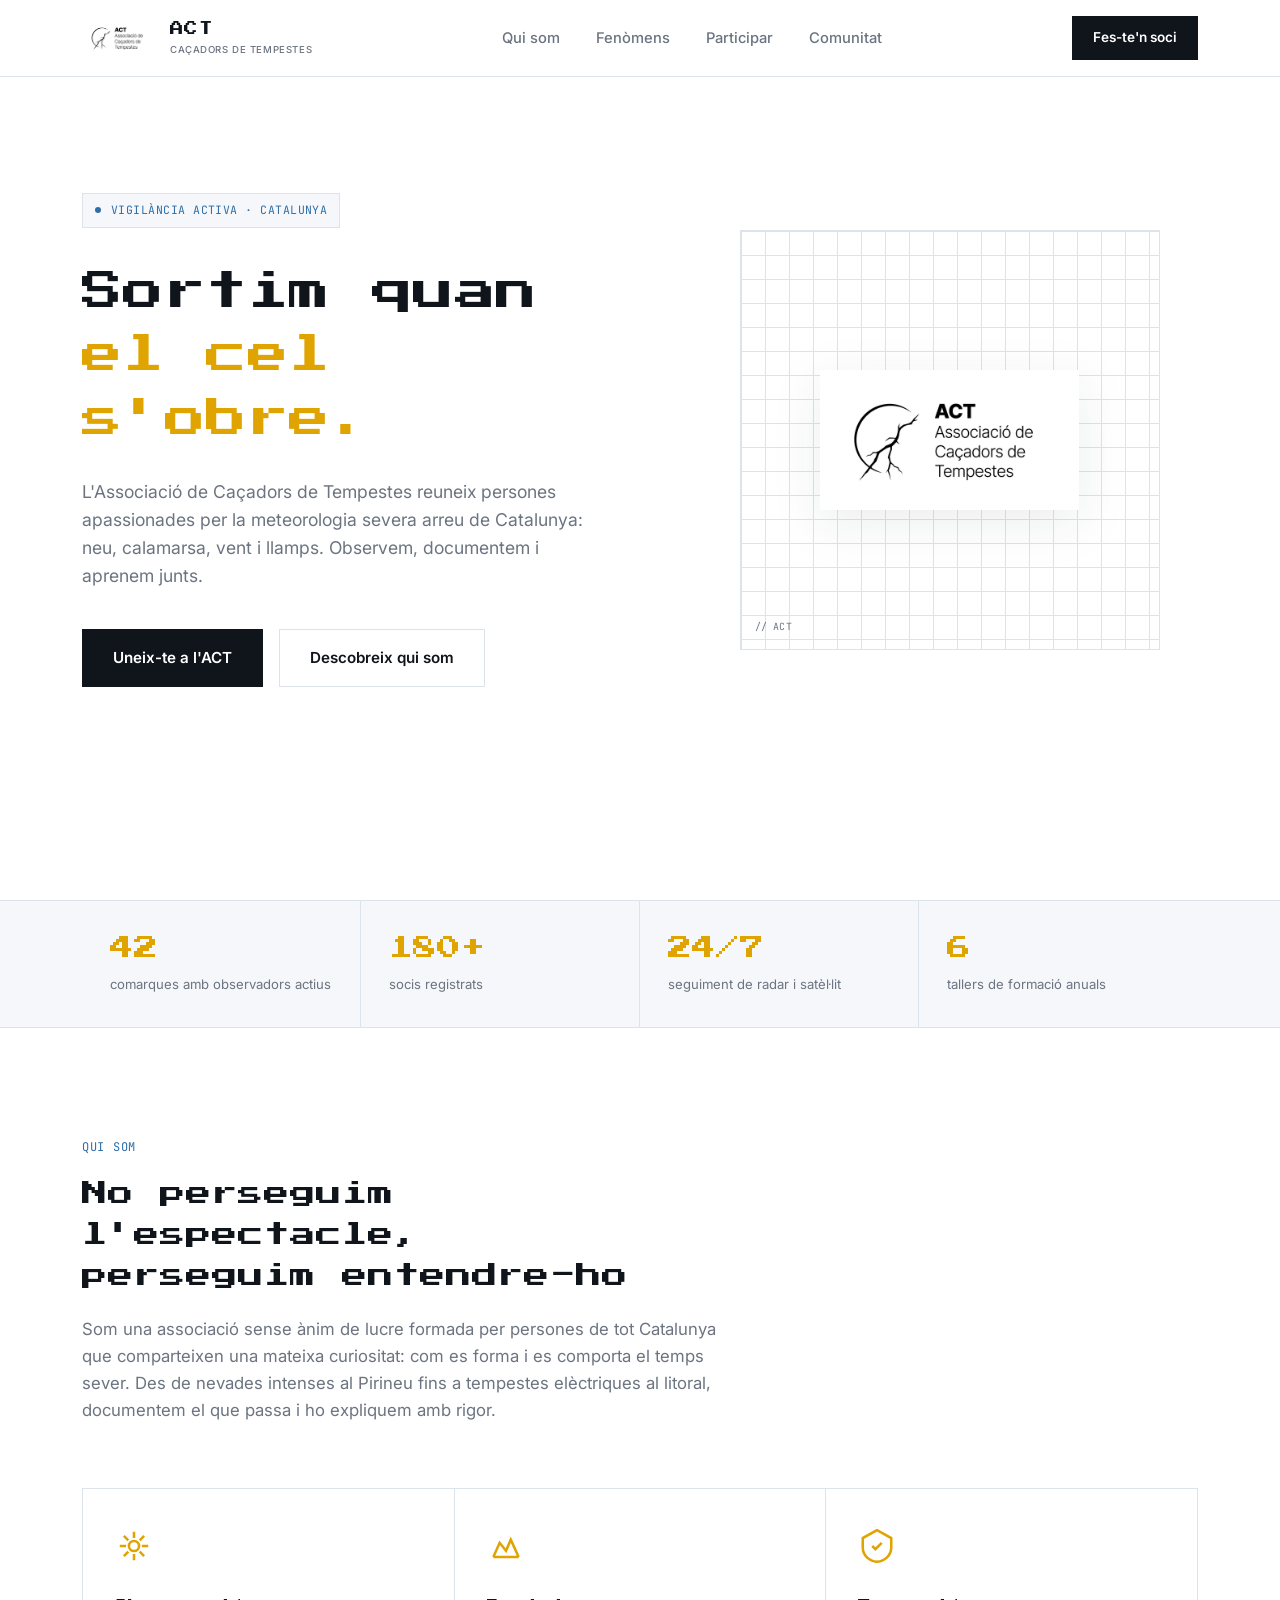
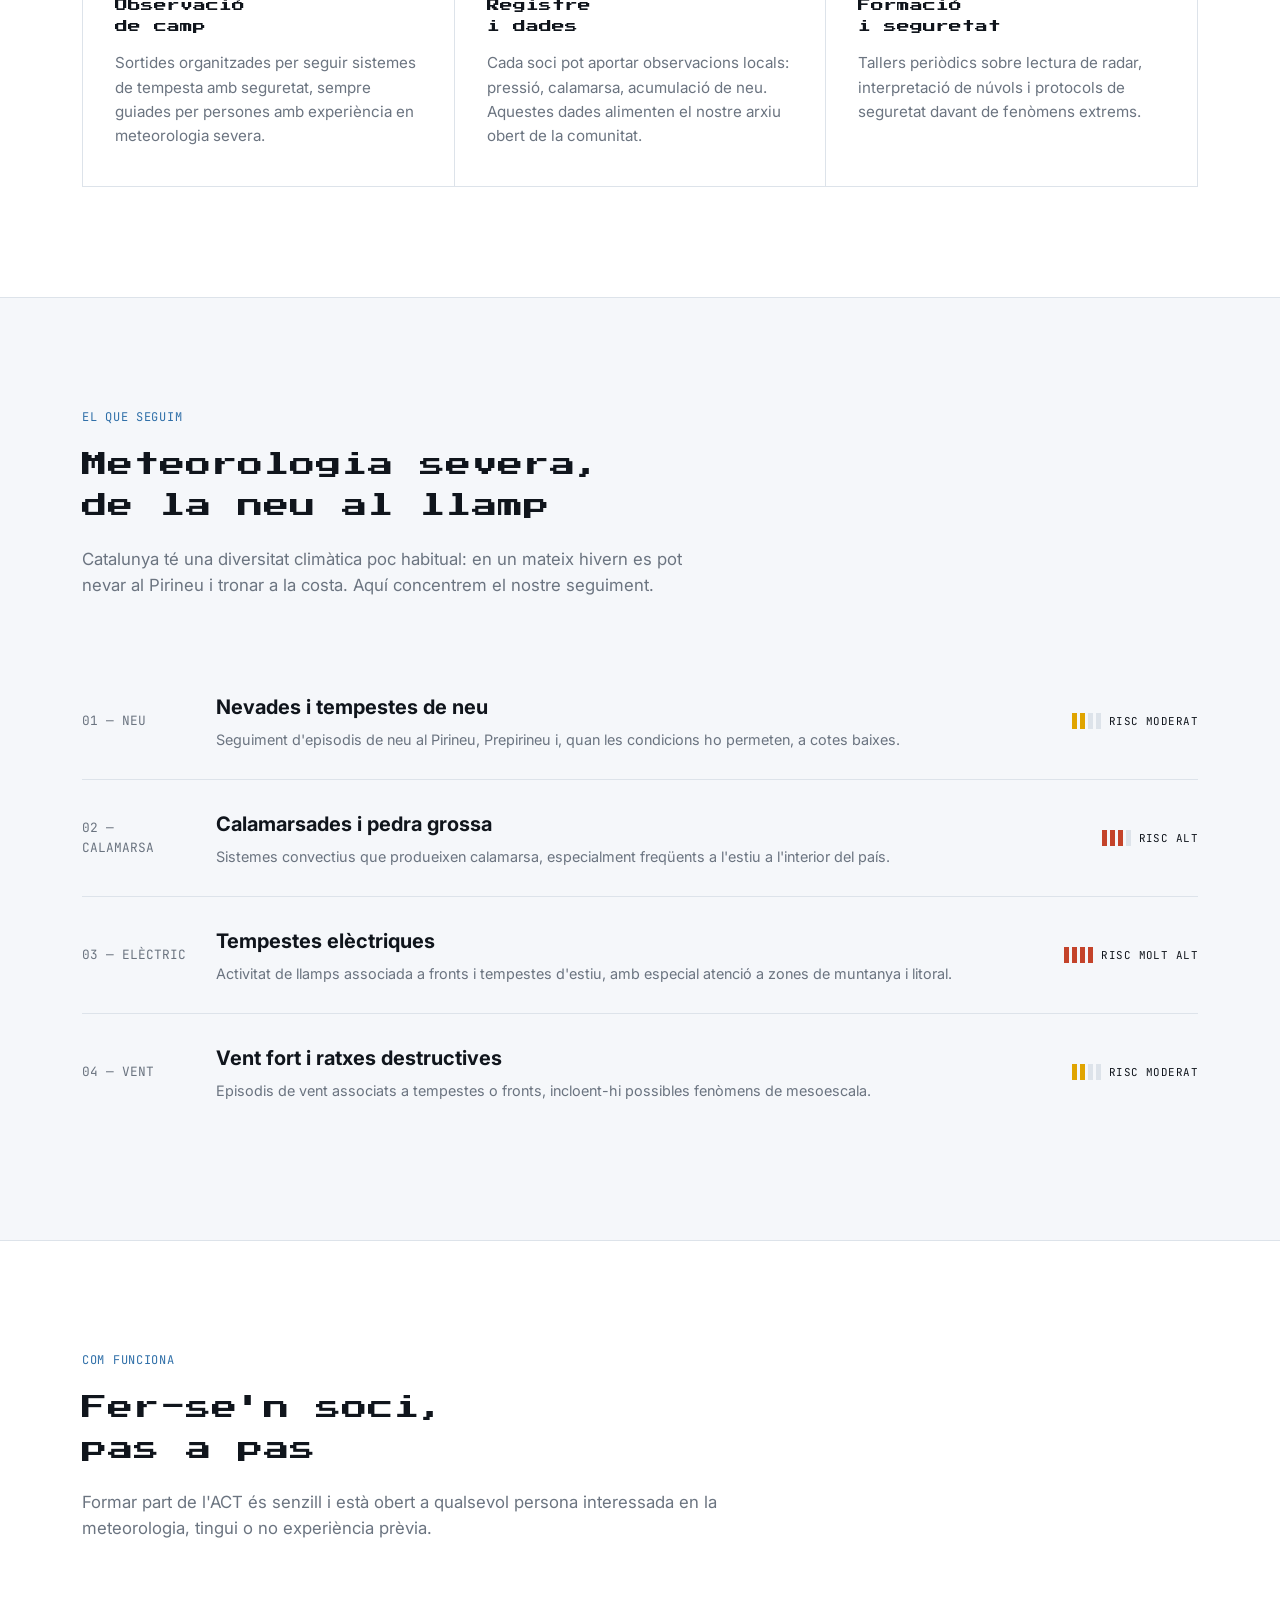
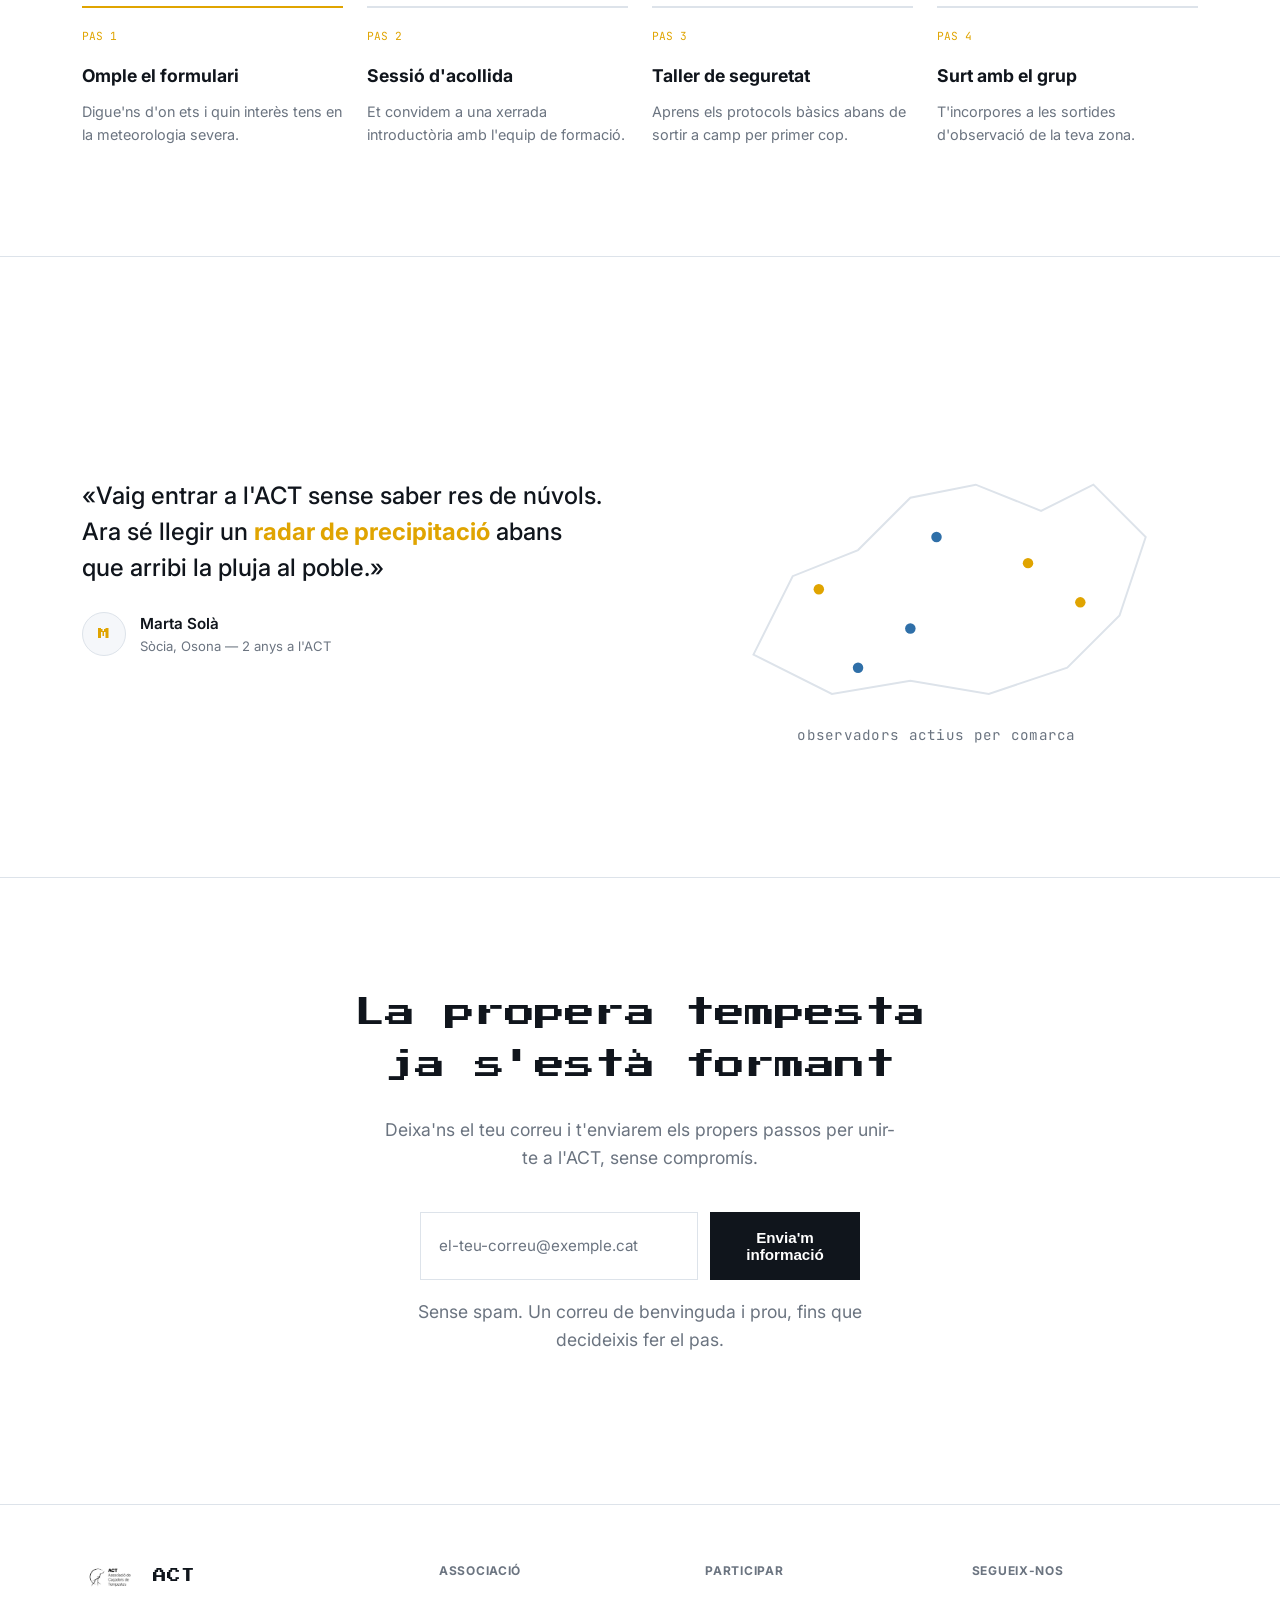
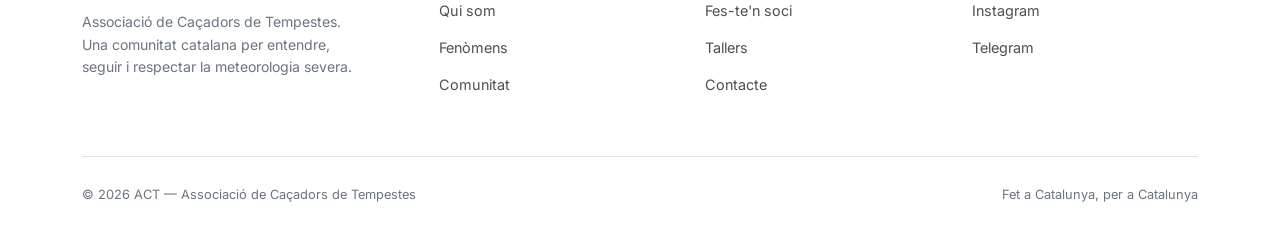
==== ACT/public/index.html @ 50f71f0f "g" ====
<!DOCTYPE html>
<html lang="ca">
<head>
<meta charset="UTF-8">
<meta name="viewport" content="width=device-width, initial-scale=1.0">
<title>ACT — Associació de Caçadors de Tempestes</title>
<link rel="icon" type="image/x-icon" href="fotos/web.ico">
<link rel="preconnect" href="https://fonts.googleapis.com">
<link rel="preconnect" href="https://fonts.gstatic.com" crossorigin>
<link href="https://fonts.googleapis.com/css2?family=Press+Start+2P&family=Inter:wght@400;500;600;700&family=JetBrains+Mono:wght@400;500&display=swap" rel="stylesheet">
<style>

  :root{
    --blanc: #FFFFFF;
    --gebre: #F5F7FA;
    --linia: #DDE3EA;
    --tinta: #10151C;
    --tinta-baixa: #6B7480;
    --llamp: #E0A400;
    --radar: #2F6FA8;
    --alerta: #C4432A;
    --font-pixel: 'Press Start 2P', monospace;
    --font-cos: 'Inter', sans-serif;
    --font-dades: 'JetBrains Mono', monospace;
  }

  *{ margin:0; padding:0; box-sizing:border-box; }

  html{ scroll-behavior:smooth; }

  body{
    background:var(--blanc);
    color:var(--tinta);
    font-family:var(--font-cos);
    line-height:1.6;
    overflow-x:hidden;
  }

  @media (prefers-reduced-motion: reduce){
    *{ animation-duration:0.01ms !important; animation-iteration-count:1 !important; transition-duration:0.01ms !important; scroll-behavior:auto !important; }
  }

  a{ color:inherit; text-decoration:none; }
  img{ max-width:100%; display:block; }

  ::selection{ background:var(--llamp); color:var(--blanc); }

  :focus-visible{
    outline:2px solid var(--llamp);
    outline-offset:3px;
    border-radius:1px;
  }

  .contenidor{
    max-width:1180px;
    margin:0 auto;
    padding:0 32px;
  }

  /* ============ CAPÇALERA ============ */

  header{
    position:fixed;
    top:0; left:0; right:0;
    z-index:100;
    background:rgba(255,255,255,0.9);
    backdrop-filter:blur(8px);
    border-bottom:1px solid var(--linia);
  }

  .barra-nav{
    display:flex;
    align-items:center;
    justify-content:space-between;
    padding:16px 32px;
    max-width:1180px;
    margin:0 auto;
  }

  .marca{
    display:flex;
    align-items:center;
    gap:14px;
  }

  .marca img{
    height:40px;
    width:auto;
  }

  .marca-text{
    font-family:var(--font-pixel);
    font-weight:400;
    font-size:0.85rem;
    letter-spacing:0.02em;
    line-height:1.4;
  }

  .marca-text span{
    display:block;
    font-family:var(--font-cos);
    font-weight:500;
    font-size:0.6rem;
    letter-spacing:0.06em;
    text-transform:uppercase;
    color:var(--tinta-baixa);
    margin-top:4px;
  }

  nav ul{
    display:flex;
    gap:36px;
    list-style:none;
  }

  nav a{
    font-size:0.92rem;
    font-weight:500;
    color:var(--tinta-baixa);
    transition:color 0.2s;
  }

  nav a:hover{ color:var(--tinta); }

  .btn-nav{
    background:var(--tinta);
    color:var(--blanc) !important;
    padding:10px 20px;
    font-weight:600;
    font-size:0.85rem;
    border:1px solid var(--tinta);
    transition:background 0.15s, color 0.15s;
  }

  .btn-nav:hover{ background:var(--blanc); color:var(--tinta) !important; }

  .menu-mobil{
    display:none;
    background:none;
    border:none;
    color:var(--tinta);
    font-size:1.6rem;
    cursor:pointer;
  }

  /* ============ HERO ============ */

  .hero{
    position:relative;
    min-height:100vh;
    display:flex;
    align-items:center;
    padding-top:90px;
  }

  .hero-grid{
    display:grid;
    grid-template-columns:1.05fr 0.95fr;
    gap:70px;
    align-items:center;
    width:100%;
  }

  .etiqueta-viu{
    display:inline-flex;
    align-items:center;
    gap:10px;
    font-family:var(--font-dades);
    font-size:0.72rem;
    letter-spacing:0.04em;
    color:var(--radar);
    border:1px solid var(--linia);
    background:var(--gebre);
    padding:7px 12px;
    margin-bottom:32px;
  }

  .punt-viu{
    width:6px; height:6px;
    background:var(--radar);
    border-radius:50%;
    animation:pols 2s ease-in-out infinite;
  }

  @keyframes pols{
    0%,100%{ opacity:1; box-shadow:0 0 0 0 rgba(47,111,168,0.4); }
    50%{ opacity:0.5; box-shadow:0 0 0 6px rgba(47,111,168,0); }
  }

  .hero h1{
    font-family:var(--font-pixel);
    font-weight:400;
    font-size:clamp(1.5rem, 3.2vw, 2.6rem);
    line-height:1.55;
    letter-spacing:0.01em;
    margin-bottom:28px;
  }

  .hero h1 .accent{
    color:var(--llamp);
  }

  .hero p.intro{
    font-size:1.1rem;
    color:var(--tinta-baixa);
    max-width:520px;
    margin-bottom:38px;
  }

  .hero-cta{
    display:flex;
    gap:16px;
    flex-wrap:wrap;
  }

  .btn-principal{
    background:var(--tinta);
    color:var(--blanc);
    padding:16px 30px;
    font-weight:600;
    font-size:0.95rem;
    border:1px solid var(--tinta);
    transition:transform 0.15s, background 0.15s, color 0.15s;
    display:inline-block;
  }

  .btn-principal:hover{
    background:var(--blanc);
    color:var(--tinta);
    transform:translateY(-2px);
  }

  .btn-secundari{
    border:1px solid var(--linia);
    color:var(--tinta);
    padding:16px 30px;
    font-weight:600;
    font-size:0.95rem;
    transition:border-color 0.15s, background 0.15s;
  }

  .btn-secundari:hover{
    border-color:var(--tinta);
    background:var(--gebre);
  }

  /* --- logo real com a element hero --- */
  .hero-logo{
    position:relative;
    display:flex;
    align-items:center;
    justify-content:center;
    aspect-ratio:1/1;
    max-width:420px;
    margin:0 auto;
    border:1px solid var(--linia);
    background:
      linear-gradient(var(--linia) 1px, transparent 1px),
      linear-gradient(90deg, var(--linia) 1px, transparent 1px);
    background-size:24px 24px;
  }

  .hero-logo img{
    width:62%;
    height:auto;
    filter:drop-shadow(0 12px 24px rgba(16,21,28,0.08));
  }

  .hero-logo .etiqueta-cantonada{
    position:absolute;
    bottom:14px;
    left:14px;
    font-family:var(--font-dades);
    font-size:0.62rem;
    color:var(--tinta-baixa);
    letter-spacing:0.02em;
  }

  /* ============ FRANJA DE DADES ============ */

  .franja-dades{
    border-top:1px solid var(--linia);
    border-bottom:1px solid var(--linia);
    background:var(--gebre);
  }

  .fila-dades{
    display:grid;
    grid-template-columns:repeat(4,1fr);
  }

  .dada{
    padding:32px 28px;
    border-right:1px solid var(--linia);
  }

  .dada:last-child{ border-right:none; }

  .dada .num{
    font-family:var(--font-pixel);
    font-weight:400;
    font-size:1.5rem;
    color:var(--llamp);
    line-height:1.3;
  }

  .dada .etq{
    font-size:0.82rem;
    color:var(--tinta-baixa);
    margin-top:10px;
  }

  /* ============ SECCIONS ============ */

  section{
    padding:110px 0;
  }

  .cap-seccio{
    max-width:640px;
    margin-bottom:64px;
  }

  .cap-seccio .eyebrow{
    font-family:var(--font-dades);
    font-size:0.75rem;
    color:var(--radar);
    letter-spacing:0.06em;
    text-transform:uppercase;
    margin-bottom:16px;
    display:block;
  }

  .cap-seccio h2{
    font-family:var(--font-pixel);
    font-weight:400;
    font-size:clamp(1.15rem, 2vw, 1.6rem);
    line-height:1.6;
    margin-bottom:20px;
  }

  .cap-seccio p{
    color:var(--tinta-baixa);
    font-size:1.05rem;
  }

  /* --- Missió --- */

  .graella-missio{
    display:grid;
    grid-template-columns:repeat(3,1fr);
    gap:1px;
    background:var(--linia);
    border:1px solid var(--linia);
  }

  .targeta-missio{
    background:var(--blanc);
    padding:38px 32px;
    transition:background 0.2s;
  }

  .targeta-missio:hover{
    background:var(--gebre);
  }

  .targeta-missio .icona{
    width:38px; height:38px;
    margin-bottom:24px;
    color:var(--llamp);
  }

  .targeta-missio h3{
    font-family:var(--font-pixel);
    font-weight:400;
    font-size:0.8rem;
    line-height:1.6;
    margin-bottom:14px;
  }

  .targeta-missio p{
    color:var(--tinta-baixa);
    font-size:0.95rem;
  }

  /* --- Fenòmens que seguim --- */

  .fenomens{
    background:var(--gebre);
    border-top:1px solid var(--linia);
    border-bottom:1px solid var(--linia);
  }

  .llista-fenomens{
    display:flex;
    flex-direction:column;
  }

  .fenomen{
    display:grid;
    grid-template-columns:110px 1fr 200px;
    align-items:center;
    gap:24px;
    padding:28px 0;
    border-bottom:1px solid var(--linia);
    transition:padding-left 0.25s;
  }

  .fenomen:hover{
    padding-left:12px;
  }

  .fenomen:last-child{ border-bottom:none; }

  .fenomen .codi{
    font-family:var(--font-dades);
    color:var(--tinta-baixa);
    font-size:0.8rem;
  }

  .fenomen h4{
    font-family:var(--font-cos);
    font-weight:700;
    font-size:1.25rem;
    margin-bottom:5px;
  }

  .fenomen p{
    color:var(--tinta-baixa);
    font-size:0.9rem;
  }

  .fenomen .risc{
    justify-self:end;
    display:flex;
    align-items:center;
    gap:8px;
    font-family:var(--font-dades);
    font-size:0.68rem;
    letter-spacing:0.04em;
    text-transform:uppercase;
  }

  .barra-risc{
    display:flex;
    gap:3px;
  }

  .barra-risc span{
    width:5px;
    height:16px;
    background:var(--linia);
  }

  .barra-risc span.actiu{ background:var(--alerta); }
  .barra-risc span.actiu.mitjana{ background:var(--llamp); }

  /* --- Com participar --- */

  .participar .graella-passos{
    display:grid;
    grid-template-columns:repeat(4,1fr);
    gap:24px;
  }

  .pas{
    position:relative;
    padding-top:22px;
  }

  .pas::before{
    content:'';
    position:absolute;
    top:0; left:0;
    width:100%;
    height:2px;
    background:var(--linia);
  }

  .pas.actual::before{
    background:var(--llamp);
  }

  .pas .marca-pas{
    font-family:var(--font-dades);
    font-size:0.7rem;
    color:var(--llamp);
    margin-bottom:16px;
    display:block;
  }

  .pas h4{
    font-family:var(--font-cos);
    font-weight:700;
    font-size:1.1rem;
    margin-bottom:10px;
  }

  .pas p{
    color:var(--tinta-baixa);
    font-size:0.9rem;
  }

  /* --- Comunitat / testimoni --- */

  .comunitat{
    background:var(--blanc);
    border-top:1px solid var(--linia);
    border-bottom:1px solid var(--linia);
  }

  .bloc-comunitat{
    display:grid;
    grid-template-columns:1fr 1fr;
    gap:70px;
    align-items:center;
  }

  .cita{
    font-size:1.5rem;
    line-height:1.5;
    margin-bottom:26px;
    font-weight:500;
  }

  .cita span{ color:var(--llamp); font-weight:700; }

  .autor-cita{
    display:flex;
    align-items:center;
    gap:14px;
  }

  .avatar-inicial{
    width:44px; height:44px;
    border-radius:50%;
    background:var(--gebre);
    border:1px solid var(--linia);
    display:flex;
    align-items:center;
    justify-content:center;
    font-family:var(--font-pixel);
    font-size:0.75rem;
    color:var(--llamp);
  }

  .autor-cita .nom{ font-weight:600; font-size:0.95rem; }
  .autor-cita .rol{ font-size:0.82rem; color:var(--tinta-baixa); }

  .mapa-comarques svg{ width:100%; height:auto; }

  .punt-comarca{
    animation:pols 2.4s ease-in-out infinite;
  }

  .etiqueta-dada{
    font-family:var(--font-dades);
    font-size:0.68rem;
    fill:var(--tinta-baixa);
    letter-spacing:0.02em;
  }

  /* --- Unir-se / CTA final --- */

  .cta-final{
    text-align:center;
  }

  .cta-final .contenidor{
    max-width:720px;
  }

  .cta-final h2{
    font-family:var(--font-pixel);
    font-weight:400;
    font-size:clamp(1.2rem, 2.4vw, 1.9rem);
    line-height:1.7;
    margin-bottom:24px;
  }

  .cta-final p{
    color:var(--tinta-baixa);
    font-size:1.1rem;
    margin-bottom:40px;
    max-width:520px;
    margin-left:auto;
    margin-right:auto;
  }

  .form-unir{
    display:flex;
    gap:12px;
    max-width:440px;
    margin:0 auto;
  }

  .form-unir input{
    flex:1;
    background:var(--blanc);
    border:1px solid var(--linia);
    color:var(--tinta);
    padding:16px 18px;
    font-family:var(--font-cos);
    font-size:0.95rem;
  }

  .form-unir input::placeholder{ color:var(--tinta-baixa); }

  .form-unir input:focus{
    outline:none;
    border-color:var(--radar);
  }

  .nota-form{
    font-size:0.8rem;
    color:var(--tinta-baixa);
    margin-top:18px;
  }

  /* ============ PEU ============ */

  footer{
    border-top:1px solid var(--linia);
    padding:56px 0 32px;
  }

  .graella-peu{
    display:grid;
    grid-template-columns:1.4fr 1fr 1fr 1fr;
    gap:40px;
    margin-bottom:48px;
  }

  .peu-marca{
    display:flex;
    align-items:center;
    gap:12px;
    margin-bottom:18px;
  }

  .peu-marca img{ height:32px; }

  .peu-marca span{
    font-family:var(--font-pixel);
    font-weight:400;
    font-size:0.85rem;
  }

  .graella-peu p{
    color:var(--tinta-baixa);
    font-size:0.88rem;
    max-width:280px;
  }

  .col-peu h5{
    font-size:0.75rem;
    letter-spacing:0.06em;
    text-transform:uppercase;
    color:var(--tinta-baixa);
    margin-bottom:18px;
  }

  .col-peu ul{ list-style:none; }

  .col-peu li{ margin-bottom:11px; }

  .col-peu a{
    color:var(--tinta);
    font-size:0.9rem;
    opacity:0.75;
    transition:opacity 0.2s, color 0.2s;
  }

  .col-peu a:hover{ opacity:1; color:var(--llamp); }

  .peu-baix{
    display:flex;
    justify-content:space-between;
    align-items:center;
    padding-top:28px;
    border-top:1px solid var(--linia);
    font-size:0.8rem;
    color:var(--tinta-baixa);
  }

  /* ============ RESPONSIU ============ */

  @media (max-width:900px){
    .hero-grid{ grid-template-columns:1fr; gap:44px; }
    .hero-logo{ max-width:320px; order:-1; }
    .fila-dades{ grid-template-columns:repeat(2,1fr); }
    .dada:nth-child(2){ border-right:none; }
    .dada{ border-bottom:1px solid var(--linia); }
    .graella-missio{ grid-template-columns:1fr; }
    .fenomen{ grid-template-columns:1fr; gap:8px; text-align:left; }
    .fenomen .risc{ justify-self:start; }
    .participar .graella-passos{ grid-template-columns:1fr 1fr; row-gap:36px; }
    .bloc-comunitat{ grid-template-columns:1fr; gap:44px; }
    .graella-peu{ grid-template-columns:1fr 1fr; }
    nav ul{ display:none; }
    .menu-mobil{ display:block; }
  }

  @media (max-width:560px){
    .contenidor{ padding:0 20px; }
    .participar .graella-passos{ grid-template-columns:1fr; }
    .form-unir{ flex-direction:column; }
    .graella-peu{ grid-template-columns:1fr; }
    .peu-baix{ flex-direction:column; gap:10px; text-align:center; }
  }

</style>
</head>
<body>

<header>
  <div class="barra-nav">
    <div class="marca">
      <img src="fotos/indexlogo.png" alt="Logo ACT">
      <div class="marca-text">ACT<span>Caçadors de Tempestes</span></div>
    </div>
    <nav>
      <ul>
        <li><a href="#missio">Qui som</a></li>
        <li><a href="#fenomens">Fenòmens</a></li>
        <li><a href="#participar">Participar</a></li>
        <li><a href="#comunitat">Comunitat</a></li>
      </ul>
    </nav>
    <a href="#unir" class="btn-nav">Fes-te'n soci</a>
    <button class="menu-mobil" aria-label="Obrir menú">☰</button>
  </div>
</header>

<section class="hero">
  <div class="contenidor hero-grid">
    <div>
      <div class="etiqueta-viu">
        <span class="punt-viu"></span>
        VIGILÀNCIA ACTIVA · CATALUNYA
      </div>
      <h1>Sortim quan<br><span class="accent">el cel s'obre.</span></h1>
      <p class="intro">L'Associació de Caçadors de Tempestes reuneix persones apassionades per la meteorologia severa arreu de Catalunya: neu, calamarsa, vent i llamps. Observem, documentem i aprenem junts.</p>
      <div class="hero-cta">
        <a href="#unir" class="btn-principal">Uneix-te a l'ACT</a>
        <a href="#missio" class="btn-secundari">Descobreix qui som</a>
      </div>
    </div>

    <div class="hero-logo">
      <img src="fotos/indexlogo.png" alt="Logo de l'Associació de Caçadors de Tempestes">
      <span class="etiqueta-cantonada">// ACT</span>
    </div>
  </div>
</section>

<div class="franja-dades">
  <div class="contenidor">
    <div class="fila-dades">
      <div class="dada">
        <div class="num">42</div>
        <div class="etq">comarques amb observadors actius</div>
      </div>
      <div class="dada">
        <div class="num">180+</div>
        <div class="etq">socis registrats</div>
      </div>
      <div class="dada">
        <div class="num">24/7</div>
        <div class="etq">seguiment de radar i satèl·lit</div>
      </div>
      <div class="dada">
        <div class="num">6</div>
        <div class="etq">tallers de formació anuals</div>
      </div>
    </div>
  </div>
</div>

<section class="missio" id="missio">
  <div class="contenidor">
    <div class="cap-seccio">
      <span class="eyebrow">Qui som</span>
      <h2>No perseguim l'espectacle,<br>perseguim entendre-ho</h2>
      <p>Som una associació sense ànim de lucre formada per persones de tot Catalunya que comparteixen una mateixa curiositat: com es forma i es comporta el temps sever. Des de nevades intenses al Pirineu fins a tempestes elèctriques al litoral, documentem el que passa i ho expliquem amb rigor.</p>
    </div>

    <div class="graella-missio">
      <div class="targeta-missio">
        <svg class="icona" viewBox="0 0 24 24" fill="none" stroke="currentColor" stroke-width="1.6"><path d="M12 3v4M5.6 5.6l2.8 2.8M3 12h4M5.6 18.4l2.8-2.8M12 21v-4M18.4 18.4l-2.8-2.8M21 12h-4M18.4 5.6l-2.8 2.8"/><circle cx="12" cy="12" r="3.2"/></svg>
        <h3>Observació<br>de camp</h3>
        <p>Sortides organitzades per seguir sistemes de tempesta amb seguretat, sempre guiades per persones amb experiència en meteorologia severa.</p>
      </div>
      <div class="targeta-missio">
        <svg class="icona" viewBox="0 0 24 24" fill="none" stroke="currentColor" stroke-width="1.6"><path d="M4 19h16M4 19l4-9 4 5 3-7 5 11"/></svg>
        <h3>Registre<br>i dades</h3>
        <p>Cada soci pot aportar observacions locals: pressió, calamarsa, acumulació de neu. Aquestes dades alimenten el nostre arxiu obert de la comunitat.</p>
      </div>
      <div class="targeta-missio">
        <svg class="icona" viewBox="0 0 24 24" fill="none" stroke="currentColor" stroke-width="1.6"><path d="M12 2 3 7v6c0 5 4 8.5 9 9 5-.5 9-4 9-9V7l-9-5Z"/><path d="M9 12l2 2 4-4"/></svg>
        <h3>Formació<br>i seguretat</h3>
        <p>Tallers periòdics sobre lectura de radar, interpretació de núvols i protocols de seguretat davant de fenòmens extrems.</p>
      </div>
    </div>
  </div>
</section>

<section class="fenomens" id="fenomens">
  <div class="contenidor">
    <div class="cap-seccio">
      <span class="eyebrow">El que seguim</span>
      <h2>Meteorologia severa,<br>de la neu al llamp</h2>
      <p>Catalunya té una diversitat climàtica poc habitual: en un mateix hivern es pot nevar al Pirineu i tronar a la costa. Aquí concentrem el nostre seguiment.</p>
    </div>

    <div class="llista-fenomens">
      <div class="fenomen">
        <span class="codi">01 — NEU</span>
        <div>
          <h4>Nevades i tempestes de neu</h4>
          <p>Seguiment d'episodis de neu al Pirineu, Prepirineu i, quan les condicions ho permeten, a cotes baixes.</p>
        </div>
        <div class="risc">
          <div class="barra-risc"><span class="actiu mitjana"></span><span class="actiu mitjana"></span><span></span><span></span></div>
          risc moderat
        </div>
      </div>
      <div class="fenomen">
        <span class="codi">02 — CALAMARSA</span>
        <div>
          <h4>Calamarsades i pedra grossa</h4>
          <p>Sistemes convectius que produeixen calamarsa, especialment freqüents a l'estiu a l'interior del país.</p>
        </div>
        <div class="risc">
          <div class="barra-risc"><span class="actiu"></span><span class="actiu"></span><span class="actiu"></span><span></span></div>
          risc alt
        </div>
      </div>
      <div class="fenomen">
        <span class="codi">03 — ELÈCTRIC</span>
        <div>
          <h4>Tempestes elèctriques</h4>
          <p>Activitat de llamps associada a fronts i tempestes d'estiu, amb especial atenció a zones de muntanya i litoral.</p>
        </div>
        <div class="risc">
          <div class="barra-risc"><span class="actiu"></span><span class="actiu"></span><span class="actiu"></span><span class="actiu"></span></div>
          risc molt alt
        </div>
      </div>
      <div class="fenomen">
        <span class="codi">04 — VENT</span>
        <div>
          <h4>Vent fort i ratxes destructives</h4>
          <p>Episodis de vent associats a tempestes o fronts, incloent-hi possibles fenòmens de mesoescala.</p>
        </div>
        <div class="risc">
          <div class="barra-risc"><span class="actiu mitjana"></span><span class="actiu mitjana"></span><span></span><span></span></div>
          risc moderat
        </div>
      </div>
    </div>
  </div>
</section>

<section class="participar" id="participar">
  <div class="contenidor">
    <div class="cap-seccio">
      <span class="eyebrow">Com funciona</span>
      <h2>Fer-se'n soci,<br>pas a pas</h2>
      <p>Formar part de l'ACT és senzill i està obert a qualsevol persona interessada en la meteorologia, tingui o no experiència prèvia.</p>
    </div>

    <div class="graella-passos">
      <div class="pas actual">
        <span class="marca-pas">PAS 1</span>
        <h4>Omple el formulari</h4>
        <p>Digue'ns d'on ets i quin interès tens en la meteorologia severa.</p>
      </div>
      <div class="pas">
        <span class="marca-pas">PAS 2</span>
        <h4>Sessió d'acollida</h4>
        <p>Et convidem a una xerrada introductòria amb l'equip de formació.</p>
      </div>
      <div class="pas">
        <span class="marca-pas">PAS 3</span>
        <h4>Taller de seguretat</h4>
        <p>Aprens els protocols bàsics abans de sortir a camp per primer cop.</p>
      </div>
      <div class="pas">
        <span class="marca-pas">PAS 4</span>
        <h4>Surt amb el grup</h4>
        <p>T'incorpores a les sortides d'observació de la teva zona.</p>
      </div>
    </div>
  </div>
</section>

<section class="comunitat" id="comunitat">
  <div class="contenidor">
    <div class="bloc-comunitat">
      <div>
        <p class="cita">«Vaig entrar a l'ACT sense saber res de núvols. Ara sé llegir un <span>radar de precipitació</span> abans que arribi la pluja al poble.»</p>
        <div class="autor-cita">
          <div class="avatar-inicial">M</div>
          <div>
            <div class="nom">Marta Solà</div>
            <div class="rol">Sòcia, Osona — 2 anys a l'ACT</div>
          </div>
        </div>
      </div>

      <div class="mapa-comarques">
        <svg viewBox="0 0 400 300" xmlns="http://www.w3.org/2000/svg">
          <path d="M60 220 L90 160 L140 140 L180 100 L230 90 L280 110 L320 90 L360 130 L340 190 L300 230 L240 250 L180 240 L120 250 L60 220Z" fill="none" stroke="#DDE3EA" stroke-width="1.5"/>
          <circle class="punt-comarca" cx="110" cy="170" r="4" fill="#E0A400"/>
          <circle class="punt-comarca" cx="200" cy="130" r="4" fill="#2F6FA8" style="animation-delay:0.4s"/>
          <circle class="punt-comarca" cx="270" cy="150" r="4" fill="#E0A400" style="animation-delay:0.8s"/>
          <circle class="punt-comarca" cx="180" cy="200" r="4" fill="#2F6FA8" style="animation-delay:1.2s"/>
          <circle class="punt-comarca" cx="310" cy="180" r="4" fill="#E0A400" style="animation-delay:0.6s"/>
          <circle class="punt-comarca" cx="140" cy="230" r="4" fill="#2F6FA8" style="animation-delay:1s"/>
          <text x="200" y="285" text-anchor="middle" class="etiqueta-dada">observadors actius per comarca</text>
        </svg>
      </div>
    </div>
  </div>
</section>

<section class="cta-final" id="unir">
  <div class="contenidor">
    <h2>La propera tempesta<br>ja s'està formant</h2>
    <p>Deixa'ns el teu correu i t'enviarem els propers passos per unir-te a l'ACT, sense compromís.</p>
    <form class="form-unir" onsubmit="return false;">
      <input type="email" placeholder="el-teu-correu@exemple.cat" required aria-label="Correu electrònic">
      <button type="submit" class="btn-principal" style="border:1px solid var(--tinta); cursor:pointer;">Envia'm informació</button>
    </form>
    <p class="nota-form">Sense spam. Un correu de benvinguda i prou, fins que decideixis fer el pas.</p>
  </div>
</section>

<footer>
  <div class="contenidor">
    <div class="graella-peu">
      <div>
        <div class="peu-marca">
          <img src="fotos/indexlogo.png" alt="Logo ACT">
          <span>ACT</span>
        </div>
        <p>Associació de Caçadors de Tempestes. Una comunitat catalana per entendre, seguir i respectar la meteorologia severa.</p>
      </div>
      <div class="col-peu">
        <h5>Associació</h5>
        <ul>
          <li><a href="#missio">Qui som</a></li>
          <li><a href="#fenomens">Fenòmens</a></li>
          <li><a href="#comunitat">Comunitat</a></li>
        </ul>
      </div>
      <div class="col-peu">
        <h5>Participar</h5>
        <ul>
          <li><a href="#participar">Fes-te'n soci</a></li>
          <li><a href="#participar">Tallers</a></li>
          <li><a href="#unir">Contacte</a></li>
        </ul>
      </div>
      <div class="col-peu">
        <h5>Segueix-nos</h5>
        <ul>
          <li><a href="#">Instagram</a></li>
          <li><a href="#">Telegram</a></li>
        </ul>
      </div>
    </div>
    <div class="peu-baix">
      <span>© 2026 ACT — Associació de Caçadors de Tempestes</span>
      <span>Fet a Catalunya, per a Catalunya</span>
    </div>
  </div>
</footer>

</body>
</html>
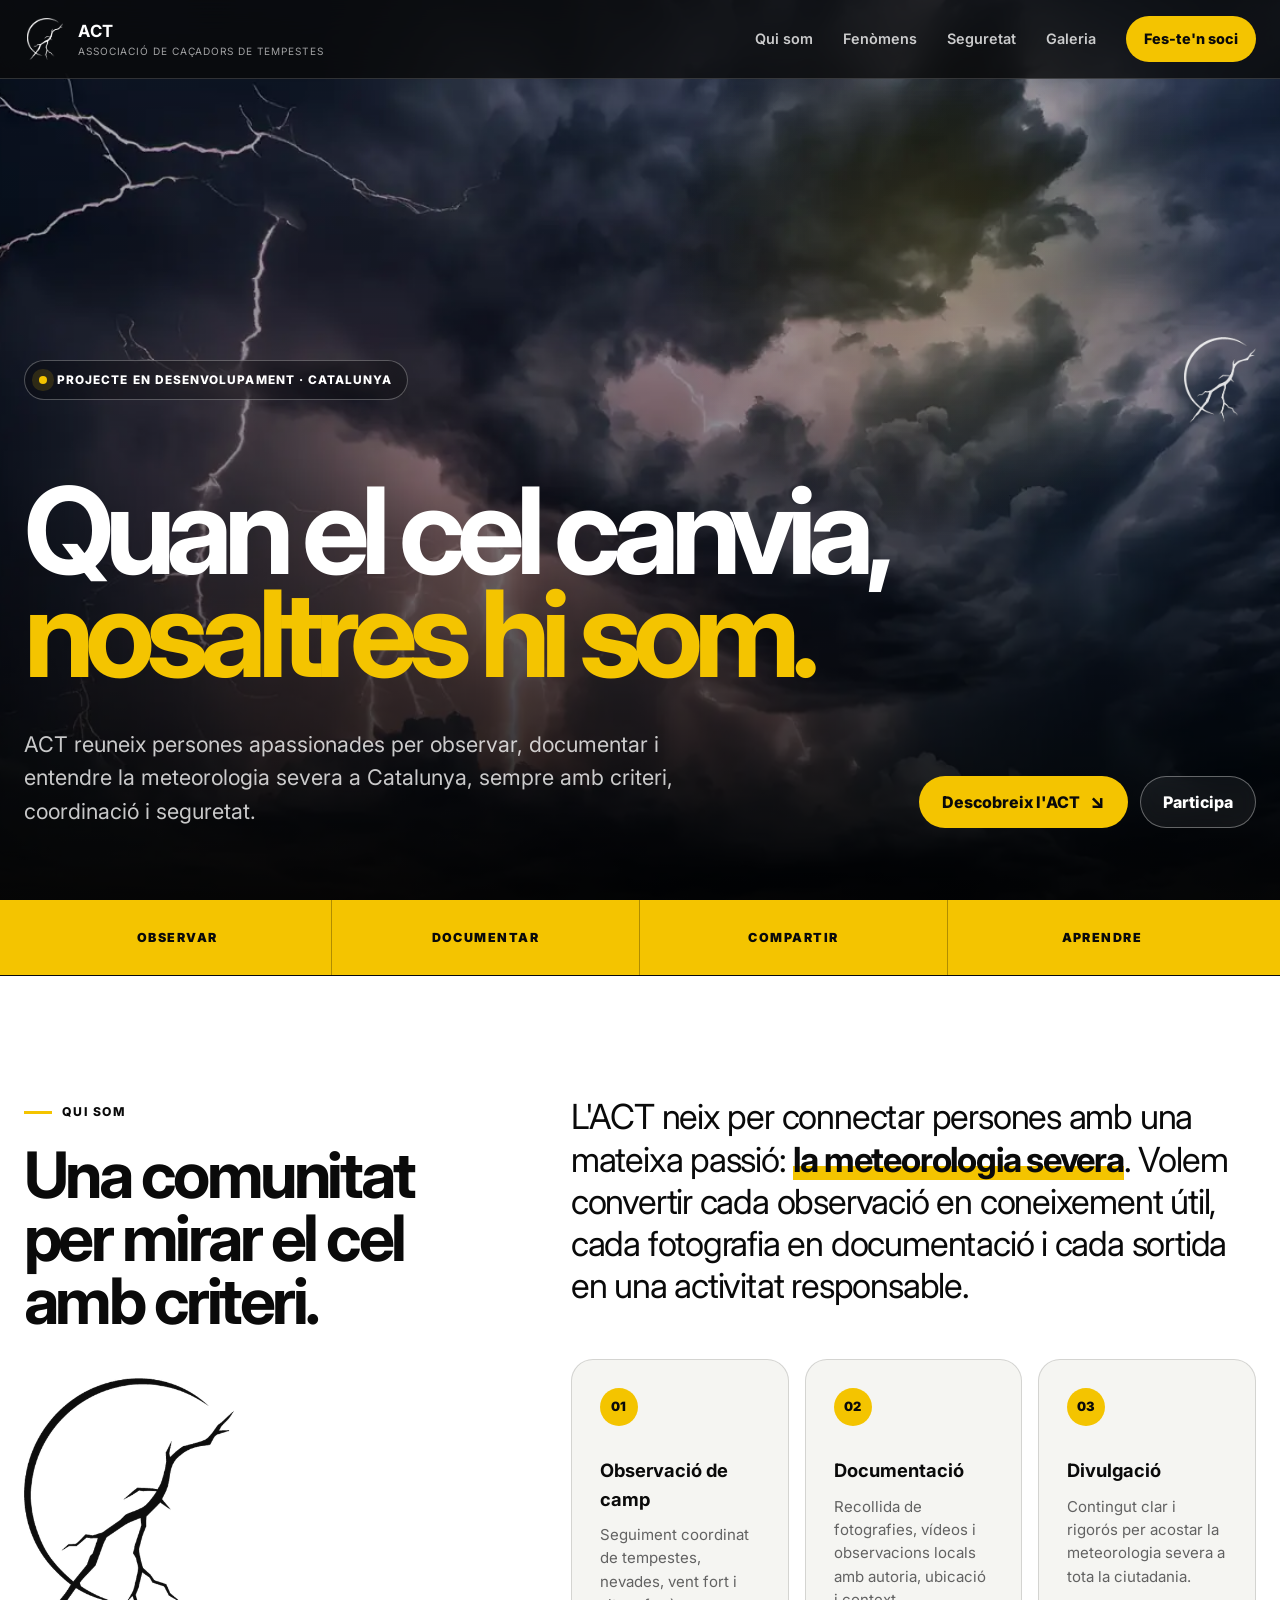
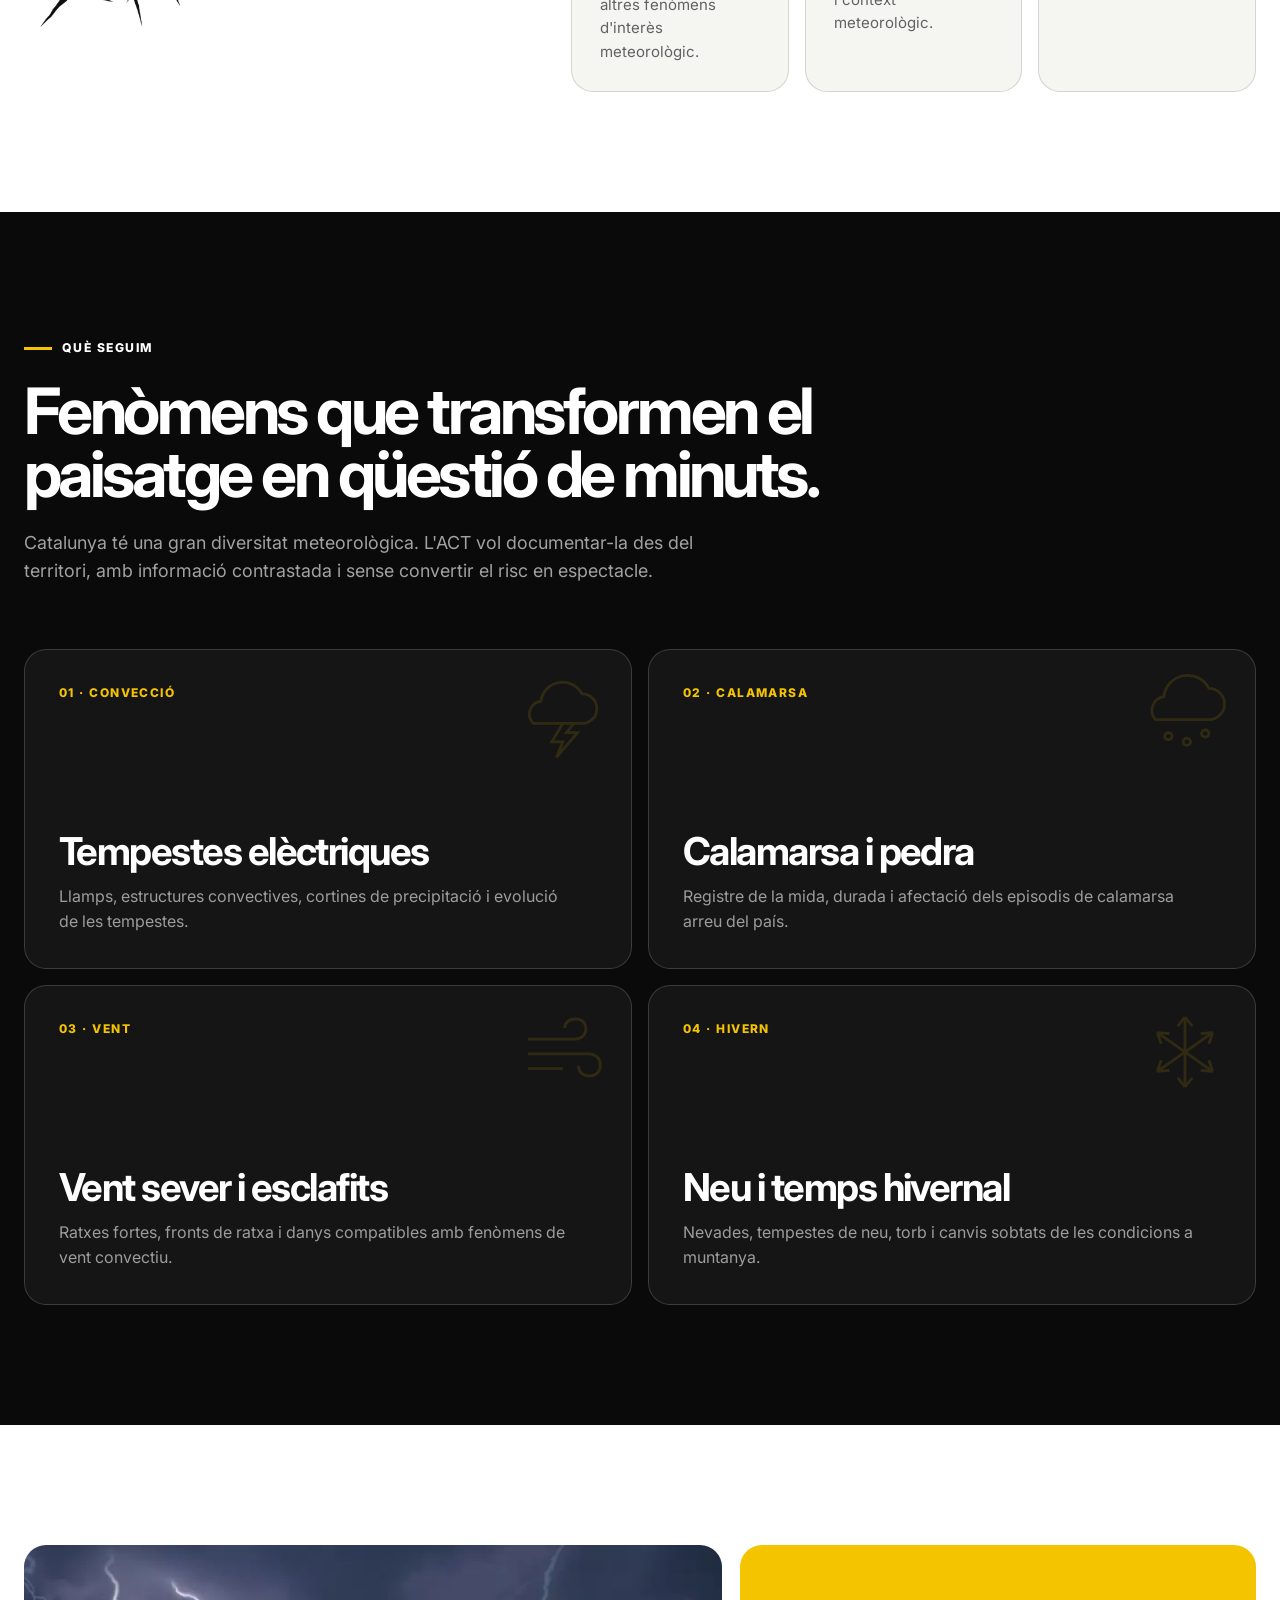
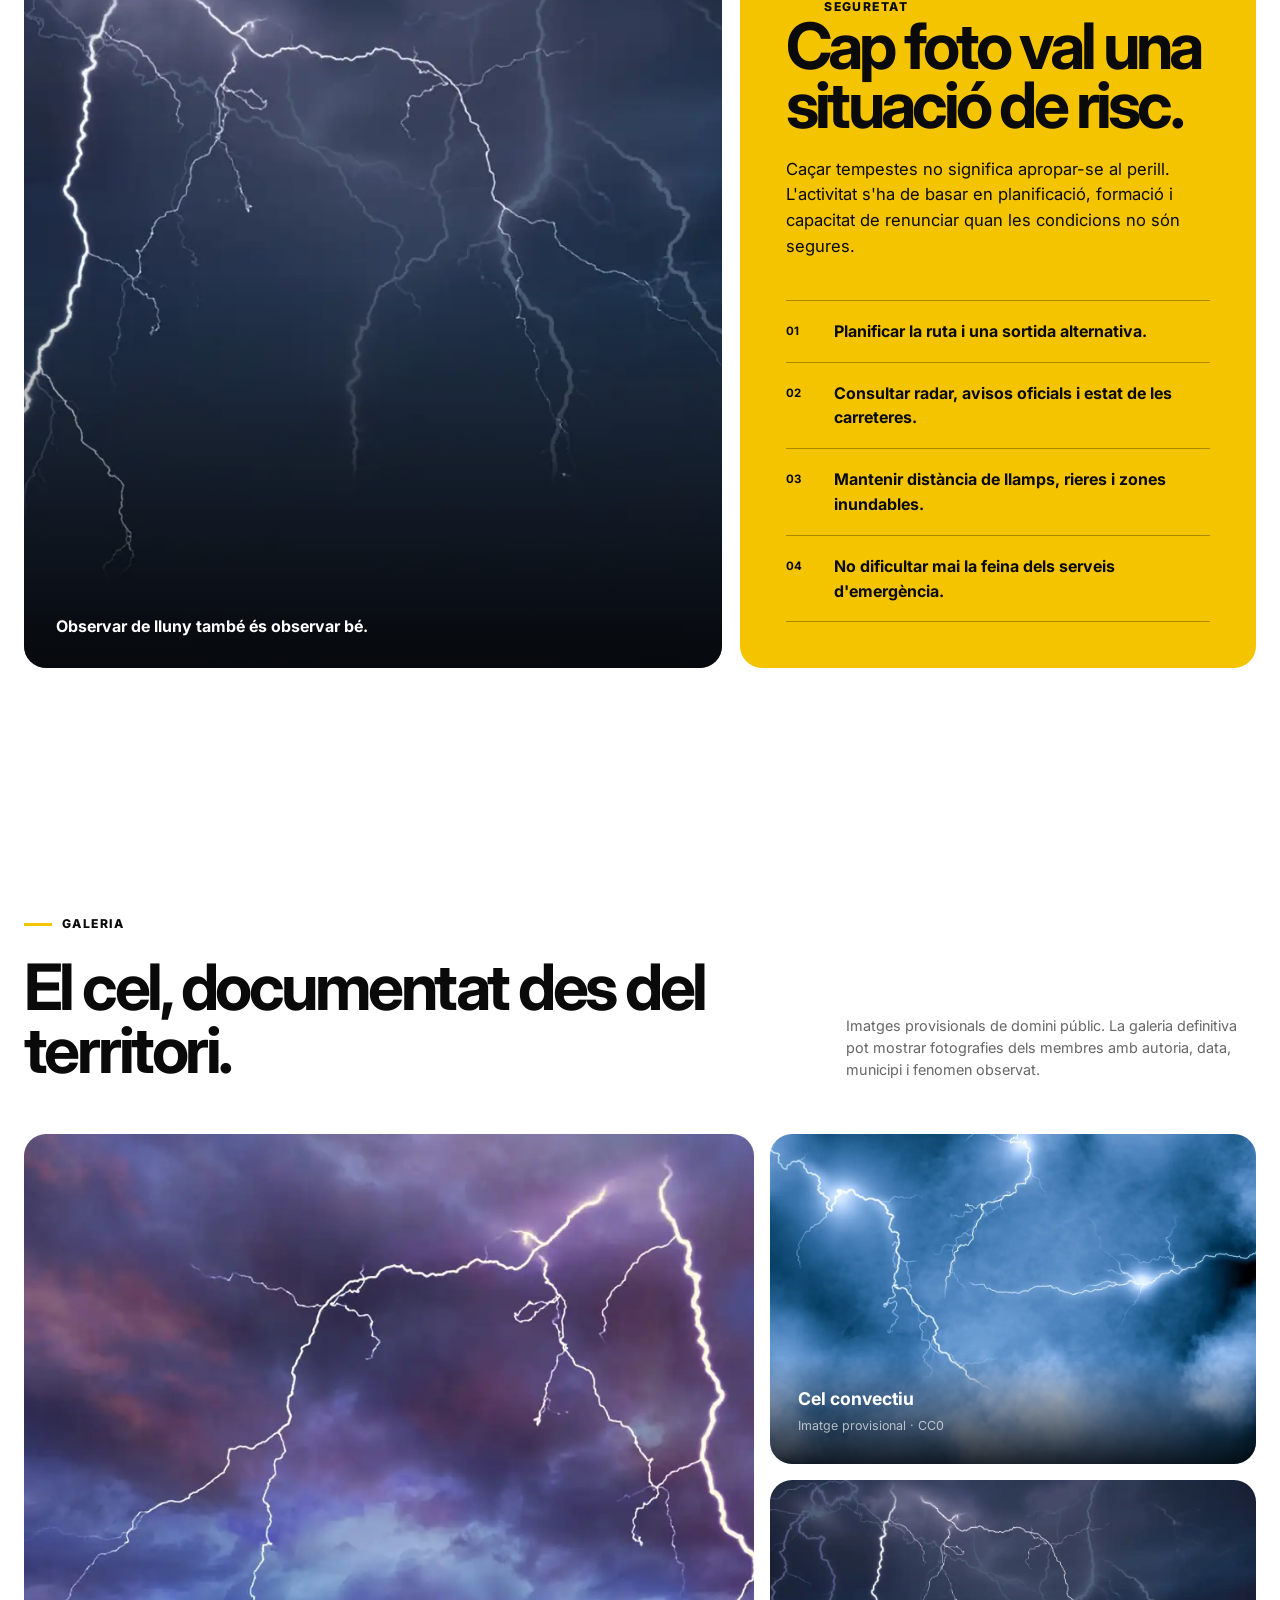
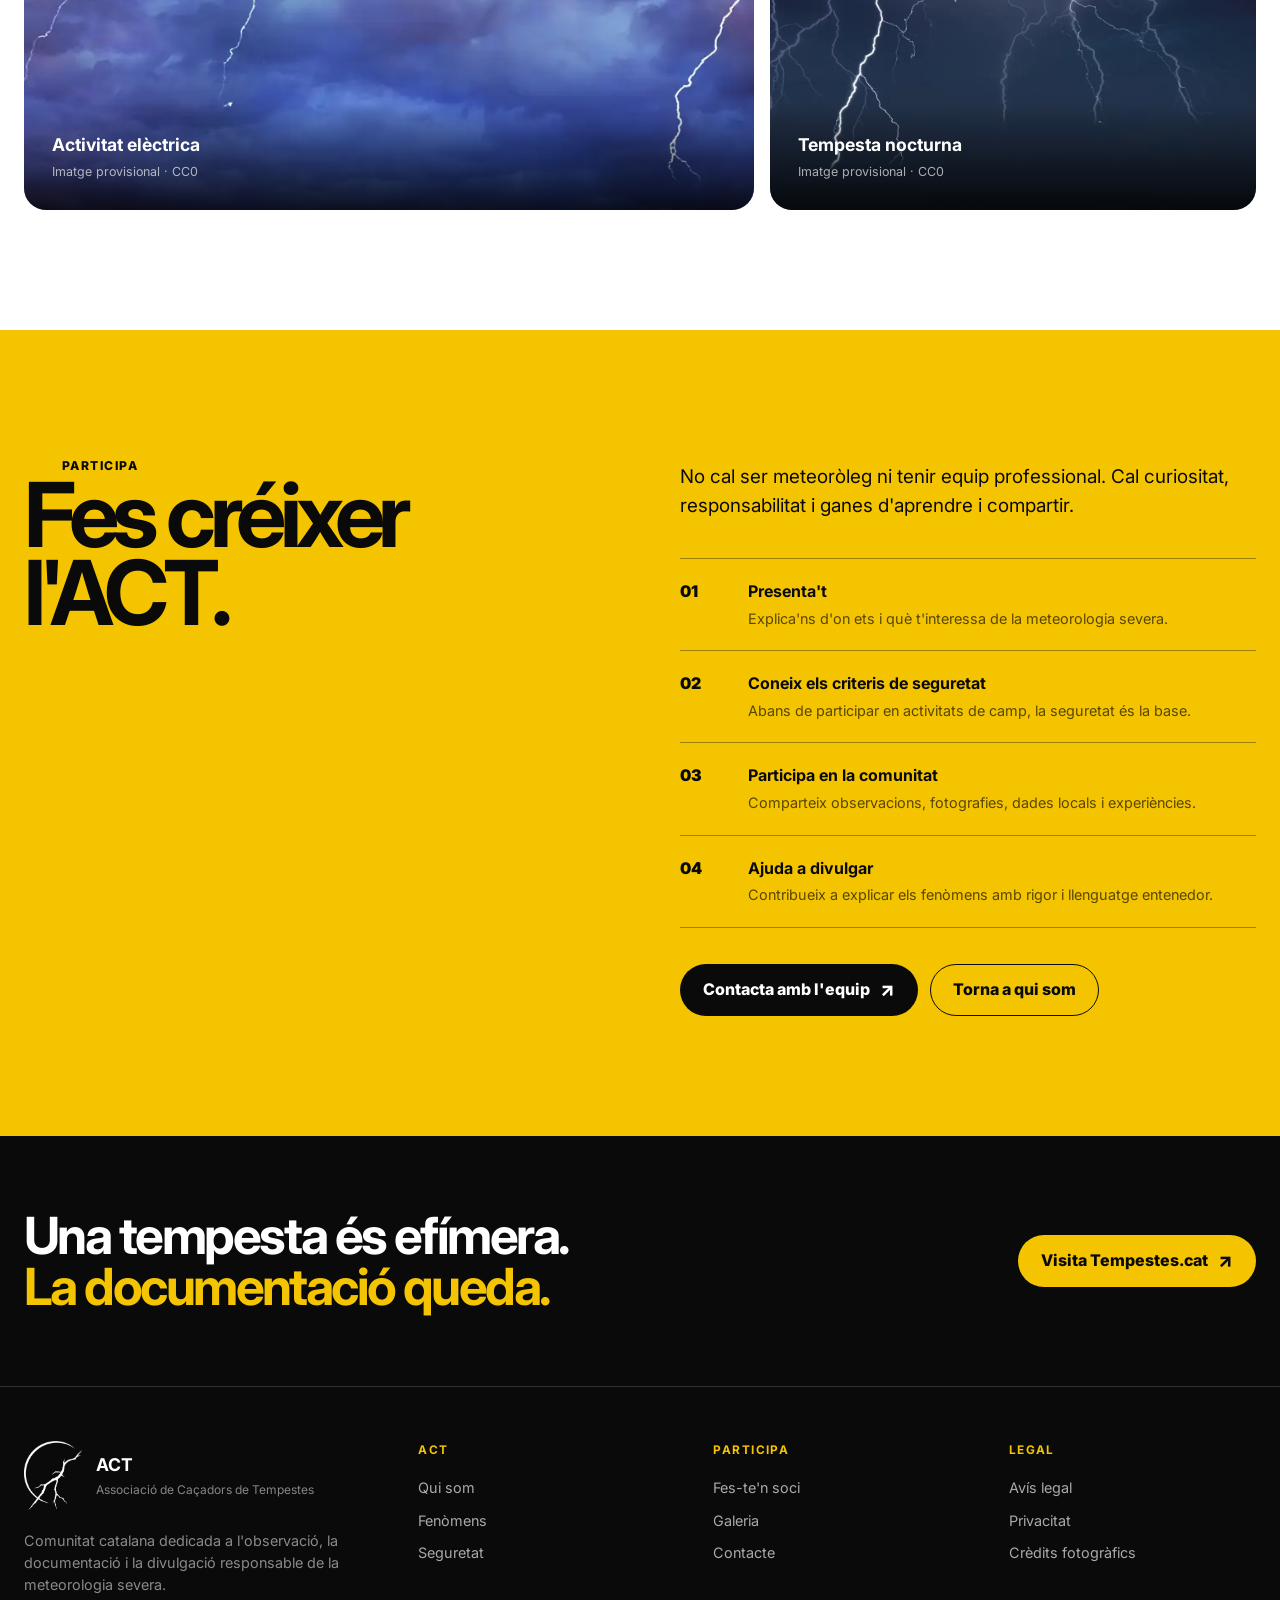
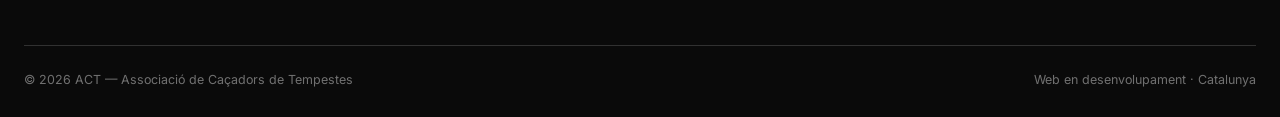
==== commit 893bbd33: "Add files via upload" ====
--- a/ACT/public/index.html
+++ b/ACT/public/index.html
@@ -1,982 +1,478 @@
 <!DOCTYPE html>
 <html lang="ca">
 <head>
-<meta charset="UTF-8">
-<meta name="viewport" content="width=device-width, initial-scale=1.0">
-<title>ACT — Associació de Caçadors de Tempestes</title>
-<link rel="icon" type="image/x-icon" href="fotos/web.ico">
-<link rel="preconnect" href="https://fonts.googleapis.com">
-<link rel="preconnect" href="https://fonts.gstatic.com" crossorigin>
-<link href="https://fonts.googleapis.com/css2?family=Press+Start+2P&family=Inter:wght@400;500;600;700&family=JetBrains+Mono:wght@400;500&display=swap" rel="stylesheet">
-<style>
-
-  :root{
-    --blanc: #FFFFFF;
-    --gebre: #F5F7FA;
-    --linia: #DDE3EA;
-    --tinta: #10151C;
-    --tinta-baixa: #6B7480;
-    --llamp: #E0A400;
-    --radar: #2F6FA8;
-    --alerta: #C4432A;
-    --font-pixel: 'Press Start 2P', monospace;
-    --font-cos: 'Inter', sans-serif;
-    --font-dades: 'JetBrains Mono', monospace;
-  }
-
-  *{ margin:0; padding:0; box-sizing:border-box; }
-
-  html{ scroll-behavior:smooth; }
-
-  body{
-    background:var(--blanc);
-    color:var(--tinta);
-    font-family:var(--font-cos);
-    line-height:1.6;
-    overflow-x:hidden;
-  }
-
-  @media (prefers-reduced-motion: reduce){
-    *{ animation-duration:0.01ms !important; animation-iteration-count:1 !important; transition-duration:0.01ms !important; scroll-behavior:auto !important; }
-  }
-
-  a{ color:inherit; text-decoration:none; }
-  img{ max-width:100%; display:block; }
-
-  ::selection{ background:var(--llamp); color:var(--blanc); }
-
-  :focus-visible{
-    outline:2px solid var(--llamp);
-    outline-offset:3px;
-    border-radius:1px;
-  }
-
-  .contenidor{
-    max-width:1180px;
-    margin:0 auto;
-    padding:0 32px;
-  }
-
-  /* ============ CAPÇALERA ============ */
-
-  header{
-    position:fixed;
-    top:0; left:0; right:0;
-    z-index:100;
-    background:rgba(255,255,255,0.9);
-    backdrop-filter:blur(8px);
-    border-bottom:1px solid var(--linia);
-  }
-
-  .barra-nav{
-    display:flex;
-    align-items:center;
-    justify-content:space-between;
-    padding:16px 32px;
-    max-width:1180px;
-    margin:0 auto;
-  }
-
-  .marca{
-    display:flex;
-    align-items:center;
-    gap:14px;
-  }
-
-  .marca img{
-    height:40px;
-    width:auto;
-  }
-
-  .marca-text{
-    font-family:var(--font-pixel);
-    font-weight:400;
-    font-size:0.85rem;
-    letter-spacing:0.02em;
-    line-height:1.4;
-  }
-
-  .marca-text span{
-    display:block;
-    font-family:var(--font-cos);
-    font-weight:500;
-    font-size:0.6rem;
-    letter-spacing:0.06em;
-    text-transform:uppercase;
-    color:var(--tinta-baixa);
-    margin-top:4px;
-  }
-
-  nav ul{
-    display:flex;
-    gap:36px;
-    list-style:none;
-  }
-
-  nav a{
-    font-size:0.92rem;
-    font-weight:500;
-    color:var(--tinta-baixa);
-    transition:color 0.2s;
-  }
-
-  nav a:hover{ color:var(--tinta); }
-
-  .btn-nav{
-    background:var(--tinta);
-    color:var(--blanc) !important;
-    padding:10px 20px;
-    font-weight:600;
-    font-size:0.85rem;
-    border:1px solid var(--tinta);
-    transition:background 0.15s, color 0.15s;
-  }
-
-  .btn-nav:hover{ background:var(--blanc); color:var(--tinta) !important; }
-
-  .menu-mobil{
-    display:none;
-    background:none;
-    border:none;
-    color:var(--tinta);
-    font-size:1.6rem;
-    cursor:pointer;
-  }
-
-  /* ============ HERO ============ */
-
-  .hero{
-    position:relative;
-    min-height:100vh;
-    display:flex;
-    align-items:center;
-    padding-top:90px;
-  }
-
-  .hero-grid{
-    display:grid;
-    grid-template-columns:1.05fr 0.95fr;
-    gap:70px;
-    align-items:center;
-    width:100%;
-  }
-
-  .etiqueta-viu{
-    display:inline-flex;
-    align-items:center;
-    gap:10px;
-    font-family:var(--font-dades);
-    font-size:0.72rem;
-    letter-spacing:0.04em;
-    color:var(--radar);
-    border:1px solid var(--linia);
-    background:var(--gebre);
-    padding:7px 12px;
-    margin-bottom:32px;
-  }
-
-  .punt-viu{
-    width:6px; height:6px;
-    background:var(--radar);
-    border-radius:50%;
-    animation:pols 2s ease-in-out infinite;
-  }
-
-  @keyframes pols{
-    0%,100%{ opacity:1; box-shadow:0 0 0 0 rgba(47,111,168,0.4); }
-    50%{ opacity:0.5; box-shadow:0 0 0 6px rgba(47,111,168,0); }
-  }
-
-  .hero h1{
-    font-family:var(--font-pixel);
-    font-weight:400;
-    font-size:clamp(1.5rem, 3.2vw, 2.6rem);
-    line-height:1.55;
-    letter-spacing:0.01em;
-    margin-bottom:28px;
-  }
-
-  .hero h1 .accent{
-    color:var(--llamp);
-  }
-
-  .hero p.intro{
-    font-size:1.1rem;
-    color:var(--tinta-baixa);
-    max-width:520px;
-    margin-bottom:38px;
-  }
-
-  .hero-cta{
-    display:flex;
-    gap:16px;
-    flex-wrap:wrap;
-  }
-
-  .btn-principal{
-    background:var(--tinta);
-    color:var(--blanc);
-    padding:16px 30px;
-    font-weight:600;
-    font-size:0.95rem;
-    border:1px solid var(--tinta);
-    transition:transform 0.15s, background 0.15s, color 0.15s;
-    display:inline-block;
-  }
-
-  .btn-principal:hover{
-    background:var(--blanc);
-    color:var(--tinta);
-    transform:translateY(-2px);
-  }
-
-  .btn-secundari{
-    border:1px solid var(--linia);
-    color:var(--tinta);
-    padding:16px 30px;
-    font-weight:600;
-    font-size:0.95rem;
-    transition:border-color 0.15s, background 0.15s;
-  }
-
-  .btn-secundari:hover{
-    border-color:var(--tinta);
-    background:var(--gebre);
-  }
-
-  /* --- logo real com a element hero --- */
-  .hero-logo{
-    position:relative;
-    display:flex;
-    align-items:center;
-    justify-content:center;
-    aspect-ratio:1/1;
-    max-width:420px;
-    margin:0 auto;
-    border:1px solid var(--linia);
-    background:
-      linear-gradient(var(--linia) 1px, transparent 1px),
-      linear-gradient(90deg, var(--linia) 1px, transparent 1px);
-    background-size:24px 24px;
-  }
-
-  .hero-logo img{
-    width:62%;
-    height:auto;
-    filter:drop-shadow(0 12px 24px rgba(16,21,28,0.08));
-  }
-
-  .hero-logo .etiqueta-cantonada{
-    position:absolute;
-    bottom:14px;
-    left:14px;
-    font-family:var(--font-dades);
-    font-size:0.62rem;
-    color:var(--tinta-baixa);
-    letter-spacing:0.02em;
-  }
-
-  /* ============ FRANJA DE DADES ============ */
-
-  .franja-dades{
-    border-top:1px solid var(--linia);
-    border-bottom:1px solid var(--linia);
-    background:var(--gebre);
-  }
-
-  .fila-dades{
-    display:grid;
-    grid-template-columns:repeat(4,1fr);
-  }
-
-  .dada{
-    padding:32px 28px;
-    border-right:1px solid var(--linia);
-  }
-
-  .dada:last-child{ border-right:none; }
-
-  .dada .num{
-    font-family:var(--font-pixel);
-    font-weight:400;
-    font-size:1.5rem;
-    color:var(--llamp);
-    line-height:1.3;
-  }
-
-  .dada .etq{
-    font-size:0.82rem;
-    color:var(--tinta-baixa);
-    margin-top:10px;
-  }
-
-  /* ============ SECCIONS ============ */
-
-  section{
-    padding:110px 0;
-  }
-
-  .cap-seccio{
-    max-width:640px;
-    margin-bottom:64px;
-  }
-
-  .cap-seccio .eyebrow{
-    font-family:var(--font-dades);
-    font-size:0.75rem;
-    color:var(--radar);
-    letter-spacing:0.06em;
-    text-transform:uppercase;
-    margin-bottom:16px;
-    display:block;
-  }
-
-  .cap-seccio h2{
-    font-family:var(--font-pixel);
-    font-weight:400;
-    font-size:clamp(1.15rem, 2vw, 1.6rem);
-    line-height:1.6;
-    margin-bottom:20px;
-  }
-
-  .cap-seccio p{
-    color:var(--tinta-baixa);
-    font-size:1.05rem;
-  }
-
-  /* --- Missió --- */
-
-  .graella-missio{
-    display:grid;
-    grid-template-columns:repeat(3,1fr);
-    gap:1px;
-    background:var(--linia);
-    border:1px solid var(--linia);
-  }
-
-  .targeta-missio{
-    background:var(--blanc);
-    padding:38px 32px;
-    transition:background 0.2s;
-  }
-
-  .targeta-missio:hover{
-    background:var(--gebre);
-  }
-
-  .targeta-missio .icona{
-    width:38px; height:38px;
-    margin-bottom:24px;
-    color:var(--llamp);
-  }
-
-  .targeta-missio h3{
-    font-family:var(--font-pixel);
-    font-weight:400;
-    font-size:0.8rem;
-    line-height:1.6;
-    margin-bottom:14px;
-  }
-
-  .targeta-missio p{
-    color:var(--tinta-baixa);
-    font-size:0.95rem;
-  }
-
-  /* --- Fenòmens que seguim --- */
-
-  .fenomens{
-    background:var(--gebre);
-    border-top:1px solid var(--linia);
-    border-bottom:1px solid var(--linia);
-  }
-
-  .llista-fenomens{
-    display:flex;
-    flex-direction:column;
-  }
-
-  .fenomen{
-    display:grid;
-    grid-template-columns:110px 1fr 200px;
-    align-items:center;
-    gap:24px;
-    padding:28px 0;
-    border-bottom:1px solid var(--linia);
-    transition:padding-left 0.25s;
-  }
-
-  .fenomen:hover{
-    padding-left:12px;
-  }
-
-  .fenomen:last-child{ border-bottom:none; }
-
-  .fenomen .codi{
-    font-family:var(--font-dades);
-    color:var(--tinta-baixa);
-    font-size:0.8rem;
-  }
-
-  .fenomen h4{
-    font-family:var(--font-cos);
-    font-weight:700;
-    font-size:1.25rem;
-    margin-bottom:5px;
-  }
-
-  .fenomen p{
-    color:var(--tinta-baixa);
-    font-size:0.9rem;
-  }
-
-  .fenomen .risc{
-    justify-self:end;
-    display:flex;
-    align-items:center;
-    gap:8px;
-    font-family:var(--font-dades);
-    font-size:0.68rem;
-    letter-spacing:0.04em;
-    text-transform:uppercase;
-  }
-
-  .barra-risc{
-    display:flex;
-    gap:3px;
-  }
-
-  .barra-risc span{
-    width:5px;
-    height:16px;
-    background:var(--linia);
-  }
-
-  .barra-risc span.actiu{ background:var(--alerta); }
-  .barra-risc span.actiu.mitjana{ background:var(--llamp); }
-
-  /* --- Com participar --- */
-
-  .participar .graella-passos{
-    display:grid;
-    grid-template-columns:repeat(4,1fr);
-    gap:24px;
-  }
-
-  .pas{
-    position:relative;
-    padding-top:22px;
-  }
-
-  .pas::before{
-    content:'';
-    position:absolute;
-    top:0; left:0;
-    width:100%;
-    height:2px;
-    background:var(--linia);
-  }
-
-  .pas.actual::before{
-    background:var(--llamp);
-  }
-
-  .pas .marca-pas{
-    font-family:var(--font-dades);
-    font-size:0.7rem;
-    color:var(--llamp);
-    margin-bottom:16px;
-    display:block;
-  }
-
-  .pas h4{
-    font-family:var(--font-cos);
-    font-weight:700;
-    font-size:1.1rem;
-    margin-bottom:10px;
-  }
-
-  .pas p{
-    color:var(--tinta-baixa);
-    font-size:0.9rem;
-  }
-
-  /* --- Comunitat / testimoni --- */
-
-  .comunitat{
-    background:var(--blanc);
-    border-top:1px solid var(--linia);
-    border-bottom:1px solid var(--linia);
-  }
-
-  .bloc-comunitat{
-    display:grid;
-    grid-template-columns:1fr 1fr;
-    gap:70px;
-    align-items:center;
-  }
-
-  .cita{
-    font-size:1.5rem;
-    line-height:1.5;
-    margin-bottom:26px;
-    font-weight:500;
-  }
-
-  .cita span{ color:var(--llamp); font-weight:700; }
-
-  .autor-cita{
-    display:flex;
-    align-items:center;
-    gap:14px;
-  }
-
-  .avatar-inicial{
-    width:44px; height:44px;
-    border-radius:50%;
-    background:var(--gebre);
-    border:1px solid var(--linia);
-    display:flex;
-    align-items:center;
-    justify-content:center;
-    font-family:var(--font-pixel);
-    font-size:0.75rem;
-    color:var(--llamp);
-  }
-
-  .autor-cita .nom{ font-weight:600; font-size:0.95rem; }
-  .autor-cita .rol{ font-size:0.82rem; color:var(--tinta-baixa); }
-
-  .mapa-comarques svg{ width:100%; height:auto; }
-
-  .punt-comarca{
-    animation:pols 2.4s ease-in-out infinite;
-  }
-
-  .etiqueta-dada{
-    font-family:var(--font-dades);
-    font-size:0.68rem;
-    fill:var(--tinta-baixa);
-    letter-spacing:0.02em;
-  }
-
-  /* --- Unir-se / CTA final --- */
-
-  .cta-final{
-    text-align:center;
-  }
-
-  .cta-final .contenidor{
-    max-width:720px;
-  }
-
-  .cta-final h2{
-    font-family:var(--font-pixel);
-    font-weight:400;
-    font-size:clamp(1.2rem, 2.4vw, 1.9rem);
-    line-height:1.7;
-    margin-bottom:24px;
-  }
-
-  .cta-final p{
-    color:var(--tinta-baixa);
-    font-size:1.1rem;
-    margin-bottom:40px;
-    max-width:520px;
-    margin-left:auto;
-    margin-right:auto;
-  }
-
-  .form-unir{
-    display:flex;
-    gap:12px;
-    max-width:440px;
-    margin:0 auto;
-  }
-
-  .form-unir input{
-    flex:1;
-    background:var(--blanc);
-    border:1px solid var(--linia);
-    color:var(--tinta);
-    padding:16px 18px;
-    font-family:var(--font-cos);
-    font-size:0.95rem;
-  }
-
-  .form-unir input::placeholder{ color:var(--tinta-baixa); }
-
-  .form-unir input:focus{
-    outline:none;
-    border-color:var(--radar);
-  }
-
-  .nota-form{
-    font-size:0.8rem;
-    color:var(--tinta-baixa);
-    margin-top:18px;
-  }
-
-  /* ============ PEU ============ */
-
-  footer{
-    border-top:1px solid var(--linia);
-    padding:56px 0 32px;
-  }
-
-  .graella-peu{
-    display:grid;
-    grid-template-columns:1.4fr 1fr 1fr 1fr;
-    gap:40px;
-    margin-bottom:48px;
-  }
-
-  .peu-marca{
-    display:flex;
-    align-items:center;
-    gap:12px;
-    margin-bottom:18px;
-  }
-
-  .peu-marca img{ height:32px; }
-
-  .peu-marca span{
-    font-family:var(--font-pixel);
-    font-weight:400;
-    font-size:0.85rem;
-  }
-
-  .graella-peu p{
-    color:var(--tinta-baixa);
-    font-size:0.88rem;
-    max-width:280px;
-  }
-
-  .col-peu h5{
-    font-size:0.75rem;
-    letter-spacing:0.06em;
-    text-transform:uppercase;
-    color:var(--tinta-baixa);
-    margin-bottom:18px;
-  }
-
-  .col-peu ul{ list-style:none; }
-
-  .col-peu li{ margin-bottom:11px; }
-
-  .col-peu a{
-    color:var(--tinta);
-    font-size:0.9rem;
-    opacity:0.75;
-    transition:opacity 0.2s, color 0.2s;
-  }
-
-  .col-peu a:hover{ opacity:1; color:var(--llamp); }
-
-  .peu-baix{
-    display:flex;
-    justify-content:space-between;
-    align-items:center;
-    padding-top:28px;
-    border-top:1px solid var(--linia);
-    font-size:0.8rem;
-    color:var(--tinta-baixa);
-  }
-
-  /* ============ RESPONSIU ============ */
-
-  @media (max-width:900px){
-    .hero-grid{ grid-template-columns:1fr; gap:44px; }
-    .hero-logo{ max-width:320px; order:-1; }
-    .fila-dades{ grid-template-columns:repeat(2,1fr); }
-    .dada:nth-child(2){ border-right:none; }
-    .dada{ border-bottom:1px solid var(--linia); }
-    .graella-missio{ grid-template-columns:1fr; }
-    .fenomen{ grid-template-columns:1fr; gap:8px; text-align:left; }
-    .fenomen .risc{ justify-self:start; }
-    .participar .graella-passos{ grid-template-columns:1fr 1fr; row-gap:36px; }
-    .bloc-comunitat{ grid-template-columns:1fr; gap:44px; }
-    .graella-peu{ grid-template-columns:1fr 1fr; }
-    nav ul{ display:none; }
-    .menu-mobil{ display:block; }
-  }
-
-  @media (max-width:560px){
-    .contenidor{ padding:0 20px; }
-    .participar .graella-passos{ grid-template-columns:1fr; }
-    .form-unir{ flex-direction:column; }
-    .graella-peu{ grid-template-columns:1fr; }
-    .peu-baix{ flex-direction:column; gap:10px; text-align:center; }
-  }
-
-</style>
+  <meta charset="UTF-8">
+  <meta name="viewport" content="width=device-width, initial-scale=1.0">
+  <title>ACT — Associació de Caçadors de Tempestes</title>
+  <meta name="description" content="ACT és una comunitat catalana dedicada a observar, documentar i divulgar la meteorologia severa amb rigor i seguretat.">
+  <meta name="theme-color" content="#0a0a0a">
+  <meta property="og:title" content="ACT — Associació de Caçadors de Tempestes">
+  <meta property="og:description" content="Observació, documentació i divulgació de la meteorologia severa a Catalunya.">
+  <meta property="og:type" content="website">
+  <link rel="icon" type="image/x-icon" href="fotos/web.ico">
+  <link rel="preconnect" href="https://fonts.googleapis.com">
+  <link rel="preconnect" href="https://fonts.gstatic.com" crossorigin>
+  <link href="https://fonts.googleapis.com/css2?family=Inter:wght@400;500;600;700;800;900&display=swap" rel="stylesheet">
+  <style>
+    :root {
+      --black:#0a0a0a;
+      --black-soft:#151515;
+      --white:#ffffff;
+      --paper:#f5f5f2;
+      --yellow:#f4c400;
+      --yellow-soft:#ffe36a;
+      --grey:#737373;
+      --line:rgba(10,10,10,.14);
+      --line-dark:rgba(255,255,255,.16);
+      --radius:22px;
+      --shadow:0 24px 70px rgba(0,0,0,.18);
+      --max:1240px;
+    }
+
+    *{box-sizing:border-box;margin:0;padding:0}
+    html{scroll-behavior:smooth}
+    body{
+      background:var(--white);
+      color:var(--black);
+      font-family:"Inter",system-ui,-apple-system,BlinkMacSystemFont,"Segoe UI",sans-serif;
+      line-height:1.55;
+      overflow-x:hidden;
+    }
+    body.menu-open{overflow:hidden}
+    a{color:inherit;text-decoration:none}
+    img{display:block;max-width:100%}
+    button,input{font:inherit}
+    ::selection{background:var(--yellow);color:var(--black)}
+    :focus-visible{outline:3px solid var(--yellow);outline-offset:4px;border-radius:6px}
+    .skip-link{position:fixed;left:18px;top:-100px;background:var(--yellow);padding:12px 16px;z-index:9999;font-weight:800}
+    .skip-link:focus{top:18px}
+    .container{width:min(var(--max),calc(100% - 48px));margin-inline:auto}
+    .eyebrow{display:inline-flex;align-items:center;gap:10px;font-size:.76rem;font-weight:800;letter-spacing:.12em;text-transform:uppercase}
+    .eyebrow::before{content:"";width:28px;height:3px;background:var(--yellow)}
+    .section-heading{font-size:clamp(2rem,5vw,4.7rem);line-height:.98;letter-spacing:-.055em;max-width:900px;margin-top:22px}
+    .section-intro{max-width:720px;margin-top:24px;font-size:clamp(1rem,1.4vw,1.18rem);color:#555}
+    .section-pad{padding:120px 0}
+
+    header{
+      position:fixed;inset:0 0 auto 0;z-index:100;
+      background:rgba(10,10,10,.78);
+      backdrop-filter:blur(18px);
+      border-bottom:1px solid var(--line-dark);
+    }
+    .nav-wrap{height:78px;display:flex;align-items:center;justify-content:space-between;gap:28px}
+    .brand{display:flex;align-items:center;gap:12px;color:var(--white);min-width:max-content}
+    .brand img{width:42px;height:42px;object-fit:contain;filter:invert(1)}
+    .brand-copy strong{display:block;font-size:1.05rem;letter-spacing:.03em}
+    .brand-copy span{display:block;font-size:.63rem;letter-spacing:.09em;text-transform:uppercase;color:rgba(255,255,255,.62)}
+    .desktop-nav{display:flex;align-items:center;gap:30px;color:rgba(255,255,255,.78);font-size:.9rem;font-weight:600}
+    .desktop-nav a{transition:color .2s ease}
+    .desktop-nav a:hover{color:var(--yellow)}
+    .nav-cta{padding:12px 18px;background:var(--yellow);color:var(--black)!important;border-radius:999px;font-weight:800}
+    .menu-button{display:none;border:0;background:transparent;color:var(--white);width:44px;height:44px;cursor:pointer}
+    .menu-button span{display:block;width:24px;height:2px;background:currentColor;margin:5px auto;transition:.2s}
+    .mobile-panel{display:none}
+
+    .hero{
+      min-height:100svh;
+      display:grid;align-items:end;
+      color:var(--white);
+      background:
+        linear-gradient(180deg,rgba(0,0,0,.24) 0%,rgba(0,0,0,.46) 52%,rgba(0,0,0,.92) 100%),
+        url("[data-uri]") center/cover no-repeat;
+      position:relative;
+      isolation:isolate;
+    }
+    .hero::after{
+      content:"";position:absolute;inset:0;z-index:-1;
+      background:radial-gradient(circle at 74% 28%,rgba(244,196,0,.16),transparent 25%);
+    }
+    .hero-content{padding:150px 0 72px}
+    .hero-topline{display:flex;align-items:center;justify-content:space-between;gap:24px;margin-bottom:56px}
+    .live-badge{display:inline-flex;align-items:center;gap:10px;border:1px solid rgba(255,255,255,.28);background:rgba(0,0,0,.28);backdrop-filter:blur(12px);border-radius:999px;padding:10px 14px;font-size:.74rem;font-weight:800;letter-spacing:.09em;text-transform:uppercase}
+    .live-dot{width:8px;height:8px;border-radius:50%;background:var(--yellow);box-shadow:0 0 0 7px rgba(244,196,0,.14)}
+    .hero-mark{width:72px;opacity:.86;filter:invert(1)}
+    .hero h1{font-size:clamp(3.2rem,9.4vw,8.2rem);line-height:.86;letter-spacing:-.075em;max-width:1050px}
+    .hero h1 span{color:var(--yellow)}
+    .hero-bottom{display:grid;grid-template-columns:minmax(0,760px) auto;align-items:end;gap:40px;margin-top:42px}
+    .hero p{font-size:clamp(1.04rem,1.7vw,1.35rem);color:rgba(255,255,255,.78);max-width:720px}
+    .hero-actions{display:flex;gap:12px;flex-wrap:wrap;justify-content:flex-end}
+    .btn{display:inline-flex;align-items:center;justify-content:center;gap:10px;min-height:52px;padding:0 22px;border-radius:999px;font-weight:800;border:1px solid transparent;transition:transform .2s ease,background .2s ease,color .2s ease,border-color .2s ease}
+    .btn:hover{transform:translateY(-2px)}
+    .btn-primary{background:var(--yellow);color:var(--black)}
+    .btn-secondary{border-color:rgba(255,255,255,.35);background:rgba(255,255,255,.06);color:var(--white);backdrop-filter:blur(10px)}
+    .btn-dark{background:var(--black);color:var(--white)}
+    .btn-outline{border-color:var(--black);color:var(--black)}
+    .arrow{font-size:1.2em}
+
+    .principles{background:var(--yellow);border-bottom:1px solid var(--black)}
+    .principles-grid{display:grid;grid-template-columns:repeat(4,1fr)}
+    .principle{padding:28px 24px;border-right:1px solid rgba(0,0,0,.28);font-size:.78rem;font-weight:900;letter-spacing:.12em;text-transform:uppercase;text-align:center}
+    .principle:last-child{border-right:0}
+
+    .about-grid{display:grid;grid-template-columns:.8fr 1.2fr;gap:90px;align-items:start}
+    .about-sticky{position:sticky;top:120px}
+    .about-mark{width:210px;margin-top:46px;opacity:.95}
+    .about-copy{font-size:clamp(1.45rem,2.7vw,2.45rem);line-height:1.22;letter-spacing:-.035em}
+    .about-copy strong{background:linear-gradient(transparent 66%,var(--yellow) 0)}
+    .values-grid{display:grid;grid-template-columns:repeat(3,1fr);gap:16px;margin-top:52px}
+    .value-card{padding:28px;border:1px solid var(--line);border-radius:var(--radius);background:var(--paper);min-height:230px}
+    .value-num{display:inline-flex;width:38px;height:38px;border-radius:50%;align-items:center;justify-content:center;background:var(--yellow);font-size:.8rem;font-weight:900}
+    .value-card h3{font-size:1.15rem;margin-top:30px}
+    .value-card p{color:#626262;margin-top:10px;font-size:.94rem}
+
+    .dark-section{background:var(--black);color:var(--white)}
+    .dark-section .section-intro{color:rgba(255,255,255,.62)}
+    .phenomena-grid{display:grid;grid-template-columns:repeat(2,1fr);gap:16px;margin-top:64px}
+    .phenomenon{position:relative;min-height:320px;border-radius:var(--radius);overflow:hidden;border:1px solid var(--line-dark);background:var(--black-soft);padding:34px;display:flex;flex-direction:column;justify-content:space-between}
+    .phenomenon::before{content:"";position:absolute;inset:0;background:linear-gradient(140deg,rgba(244,196,0,.14),transparent 50%);opacity:0;transition:.25s}
+    .phenomenon:hover::before{opacity:1}
+    .phenomenon-code{position:relative;font-size:.75rem;font-weight:800;letter-spacing:.12em;color:var(--yellow)}
+    .phenomenon h3{position:relative;font-size:clamp(1.6rem,3vw,2.8rem);line-height:1;letter-spacing:-.04em;max-width:460px}
+    .phenomenon p{position:relative;color:rgba(255,255,255,.58);max-width:520px;margin-top:14px}
+    .weather-icon{position:absolute;right:24px;top:20px;width:92px;height:92px;opacity:.12;color:var(--yellow)}
+
+    .safety-grid{display:grid;grid-template-columns:1.15fr .85fr;gap:18px;align-items:stretch}
+    .safety-photo{min-height:620px;border-radius:var(--radius);overflow:hidden;position:relative;background:url("[data-uri]") center/cover no-repeat}
+    .safety-photo::after{content:"";position:absolute;inset:0;background:linear-gradient(180deg,transparent 45%,rgba(0,0,0,.82))}
+    .safety-caption{position:absolute;left:32px;right:32px;bottom:30px;z-index:1;color:var(--white);font-weight:700}
+    .safety-card{background:var(--yellow);border-radius:var(--radius);padding:46px;display:flex;flex-direction:column;justify-content:space-between}
+    .safety-card h2{font-size:clamp(2.4rem,5vw,5.4rem);line-height:.92;letter-spacing:-.06em}
+    .safety-card p{font-size:1.04rem;max-width:520px;margin-top:22px}
+    .safety-list{list-style:none;margin-top:40px;border-top:1px solid rgba(0,0,0,.3)}
+    .safety-list li{display:grid;grid-template-columns:36px 1fr;gap:12px;padding:18px 0;border-bottom:1px solid rgba(0,0,0,.3);font-weight:700}
+    .safety-list span{font-size:.72rem;padding-top:4px}
+
+    .gallery-head{display:flex;align-items:end;justify-content:space-between;gap:30px}
+    .gallery-note{max-width:410px;color:#666;font-size:.9rem}
+    .gallery-grid{display:grid;grid-template-columns:1.2fr .8fr;grid-template-rows:330px 330px;gap:16px;margin-top:52px}
+    .gallery-item{position:relative;overflow:hidden;border-radius:var(--radius);background:#ddd}
+    .gallery-item:first-child{grid-row:1/3}
+    .gallery-item img{width:100%;height:100%;object-fit:cover;transition:transform .5s ease}
+    .gallery-item:hover img{transform:scale(1.035)}
+    .gallery-overlay{position:absolute;inset:auto 0 0;padding:28px;color:var(--white);background:linear-gradient(transparent,rgba(0,0,0,.82))}
+    .gallery-overlay strong{display:block;font-size:1.1rem}
+    .gallery-overlay span{display:block;color:rgba(255,255,255,.65);font-size:.78rem;margin-top:4px}
+
+    .join{background:var(--yellow)}
+    .join-grid{display:grid;grid-template-columns:1fr 1fr;gap:80px;align-items:start}
+    .join h2{font-size:clamp(3rem,7vw,7rem);line-height:.88;letter-spacing:-.07em}
+    .join-copy{padding-top:12px}
+    .join-copy>p{font-size:1.18rem;max-width:610px}
+    .steps{margin-top:38px;border-top:1px solid rgba(0,0,0,.35)}
+    .step{display:grid;grid-template-columns:50px 1fr;gap:18px;padding:20px 0;border-bottom:1px solid rgba(0,0,0,.35)}
+    .step-num{font-weight:900}
+    .step strong{display:block}
+    .step p{font-size:.9rem;color:rgba(0,0,0,.64);margin-top:4px}
+    .join-actions{display:flex;gap:12px;flex-wrap:wrap;margin-top:36px}
+
+    .contact-strip{background:var(--black);color:var(--white);padding:74px 0}
+    .contact-inner{display:flex;align-items:center;justify-content:space-between;gap:36px}
+    .contact-inner h2{font-size:clamp(2rem,4vw,4.2rem);line-height:1;letter-spacing:-.05em;max-width:760px}
+    .contact-inner h2 span{color:var(--yellow)}
+
+    footer{background:var(--black);color:var(--white);border-top:1px solid var(--line-dark);padding:54px 0 28px}
+    .footer-grid{display:grid;grid-template-columns:1.4fr repeat(3,1fr);gap:48px}
+    .footer-brand{display:flex;gap:14px;align-items:center}
+    .footer-brand img{width:58px;filter:invert(1)}
+    .footer-brand strong{font-size:1.1rem}
+    .footer-brand span{display:block;color:rgba(255,255,255,.5);font-size:.75rem;margin-top:3px}
+    .footer-copy{color:rgba(255,255,255,.52);max-width:380px;margin-top:20px;font-size:.9rem}
+    .footer-col h3{font-size:.74rem;letter-spacing:.12em;text-transform:uppercase;color:var(--yellow);margin-bottom:18px}
+    .footer-col ul{list-style:none;display:grid;gap:10px;color:rgba(255,255,255,.65);font-size:.9rem}
+    .footer-col a:hover{color:var(--yellow)}
+    .footer-bottom{display:flex;justify-content:space-between;gap:24px;border-top:1px solid var(--line-dark);margin-top:48px;padding-top:24px;color:rgba(255,255,255,.42);font-size:.78rem}
+
+    @media (max-width:980px){
+      .desktop-nav{display:none}
+      .menu-button{display:block}
+      .mobile-panel{position:fixed;inset:78px 0 auto;background:var(--black);border-bottom:1px solid var(--line-dark);padding:24px;display:grid;gap:10px;transform:translateY(-130%);transition:.25s;z-index:99}
+      .mobile-panel.open{transform:translateY(0)}
+      .mobile-panel a{padding:14px 0;color:var(--white);font-weight:700;border-bottom:1px solid var(--line-dark)}
+      .hero-bottom,.about-grid,.safety-grid,.join-grid{grid-template-columns:1fr}
+      .hero-actions{justify-content:flex-start}
+      .about-sticky{position:static}
+      .about-mark{width:150px}
+      .values-grid{grid-template-columns:1fr}
+      .principles-grid{grid-template-columns:repeat(2,1fr)}
+      .principle:nth-child(2){border-right:0}
+      .principle:nth-child(-n+2){border-bottom:1px solid rgba(0,0,0,.28)}
+      .safety-photo{min-height:480px}
+      .gallery-grid{grid-template-columns:1fr;grid-template-rows:430px 300px 300px}
+      .gallery-item:first-child{grid-row:auto}
+      .footer-grid{grid-template-columns:1fr 1fr}
+    }
+
+    @media (max-width:640px){
+      .container{width:min(var(--max),calc(100% - 32px))}
+      .section-pad{padding:86px 0}
+      .brand-copy span{display:none}
+      .hero-content{padding:126px 0 48px}
+      .hero-topline{margin-bottom:38px}
+      .hero-mark{display:none}
+      .hero h1{font-size:clamp(3.1rem,17vw,5.4rem)}
+      .hero-bottom{margin-top:28px;gap:28px}
+      .hero-actions{display:grid;width:100%}
+      .btn{width:100%}
+      .phenomena-grid{grid-template-columns:1fr}
+      .phenomenon{min-height:270px;padding:28px}
+      .safety-card{padding:32px 26px}
+      .gallery-head{display:block}
+      .gallery-note{margin-top:18px}
+      .gallery-grid{grid-template-rows:360px 260px 260px}
+      .join-grid{gap:36px}
+      .contact-inner{display:block}
+      .contact-inner .btn{margin-top:28px}
+      .footer-grid{grid-template-columns:1fr}
+      .footer-bottom{display:block}
+      .footer-bottom span{display:block;margin-top:8px}
+    }
+
+    @media (prefers-reduced-motion:reduce){
+      *{scroll-behavior:auto!important;animation:none!important;transition:none!important}
+    }
+  </style>
 </head>
 <body>
-
-<header>
-  <div class="barra-nav">
-    <div class="marca">
-      <img src="fotos/indexlogo.png" alt="Logo ACT">
-      <div class="marca-text">ACT<span>Caçadors de Tempestes</span></div>
+  <a class="skip-link" href="#contingut">Salta al contingut</a>
+
+  <header>
+    <div class="container nav-wrap">
+      <a class="brand" href="#inici" aria-label="ACT, inici">
+        <img src="[data-uri]" alt="">
+        <span class="brand-copy"><strong>ACT</strong><span>Associació de Caçadors de Tempestes</span></span>
+      </a>
+      <nav class="desktop-nav" aria-label="Navegació principal">
+        <a href="#qui-som">Qui som</a>
+        <a href="#fenomens">Fenòmens</a>
+        <a href="#seguretat">Seguretat</a>
+        <a href="#galeria">Galeria</a>
+        <a class="nav-cta" href="#participar">Fes-te'n soci</a>
+      </nav>
+      <button class="menu-button" type="button" aria-label="Obrir el menú" aria-expanded="false" aria-controls="menu-mobil">
+        <span></span><span></span><span></span>
+      </button>
     </div>
-    <nav>
-      <ul>
-        <li><a href="#missio">Qui som</a></li>
-        <li><a href="#fenomens">Fenòmens</a></li>
-        <li><a href="#participar">Participar</a></li>
-        <li><a href="#comunitat">Comunitat</a></li>
-      </ul>
+    <nav id="menu-mobil" class="mobile-panel" aria-label="Navegació mòbil">
+      <a href="#qui-som">Qui som</a>
+      <a href="#fenomens">Fenòmens</a>
+      <a href="#seguretat">Seguretat</a>
+      <a href="#galeria">Galeria</a>
+      <a href="#participar">Fes-te'n soci</a>
     </nav>
-    <a href="#unir" class="btn-nav">Fes-te'n soci</a>
-    <button class="menu-mobil" aria-label="Obrir menú">☰</button>
-  </div>
-</header>
-
-<section class="hero">
-  <div class="contenidor hero-grid">
-    <div>
-      <div class="etiqueta-viu">
-        <span class="punt-viu"></span>
-        VIGILÀNCIA ACTIVA · CATALUNYA
-      </div>
-      <h1>Sortim quan<br><span class="accent">el cel s'obre.</span></h1>
-      <p class="intro">L'Associació de Caçadors de Tempestes reuneix persones apassionades per la meteorologia severa arreu de Catalunya: neu, calamarsa, vent i llamps. Observem, documentem i aprenem junts.</p>
-      <div class="hero-cta">
-        <a href="#unir" class="btn-principal">Uneix-te a l'ACT</a>
-        <a href="#missio" class="btn-secundari">Descobreix qui som</a>
+  </header>
+
+  <main id="contingut">
+    <section class="hero" id="inici">
+      <div class="container hero-content">
+        <div class="hero-topline">
+          <div class="live-badge"><span class="live-dot"></span> Projecte en desenvolupament · Catalunya</div>
+          <img class="hero-mark" src="[data-uri]" alt="">
+        </div>
+        <h1>Quan el cel canvia,<br><span>nosaltres hi som.</span></h1>
+        <div class="hero-bottom">
+          <p>ACT reuneix persones apassionades per observar, documentar i entendre la meteorologia severa a Catalunya, sempre amb criteri, coordinació i seguretat.</p>
+          <div class="hero-actions">
+            <a class="btn btn-primary" href="#qui-som">Descobreix l'ACT <span class="arrow">↘</span></a>
+            <a class="btn btn-secondary" href="#participar">Participa</a>
+          </div>
+        </div>
+      </div>
+    </section>
+
+    <div class="principles" aria-label="Principis de l'ACT">
+      <div class="container principles-grid">
+        <div class="principle">Observar</div>
+        <div class="principle">Documentar</div>
+        <div class="principle">Compartir</div>
+        <div class="principle">Aprendre</div>
       </div>
     </div>
 
-    <div class="hero-logo">
-      <img src="fotos/indexlogo.png" alt="Logo de l'Associació de Caçadors de Tempestes">
-      <span class="etiqueta-cantonada">// ACT</span>
+    <section class="section-pad" id="qui-som">
+      <div class="container about-grid">
+        <div class="about-sticky">
+          <span class="eyebrow">Qui som</span>
+          <h2 class="section-heading">Una comunitat per mirar el cel amb criteri.</h2>
+          <img class="about-mark" src="[data-uri]" alt="Símbol de l'ACT">
+        </div>
+        <div>
+          <p class="about-copy">L'ACT neix per connectar persones amb una mateixa passió: <strong>la meteorologia severa</strong>. Volem convertir cada observació en coneixement útil, cada fotografia en documentació i cada sortida en una activitat responsable.</p>
+          <div class="values-grid">
+            <article class="value-card">
+              <span class="value-num">01</span>
+              <h3>Observació de camp</h3>
+              <p>Seguiment coordinat de tempestes, nevades, vent fort i altres fenòmens d'interès meteorològic.</p>
+            </article>
+            <article class="value-card">
+              <span class="value-num">02</span>
+              <h3>Documentació</h3>
+              <p>Recollida de fotografies, vídeos i observacions locals amb autoria, ubicació i context meteorològic.</p>
+            </article>
+            <article class="value-card">
+              <span class="value-num">03</span>
+              <h3>Divulgació</h3>
+              <p>Contingut clar i rigorós per acostar la meteorologia severa a tota la ciutadania.</p>
+            </article>
+          </div>
+        </div>
+      </div>
+    </section>
+
+    <section class="dark-section section-pad" id="fenomens">
+      <div class="container">
+        <span class="eyebrow">Què seguim</span>
+        <h2 class="section-heading">Fenòmens que transformen el paisatge en qüestió de minuts.</h2>
+        <p class="section-intro">Catalunya té una gran diversitat meteorològica. L'ACT vol documentar-la des del territori, amb informació contrastada i sense convertir el risc en espectacle.</p>
+
+        <div class="phenomena-grid">
+          <article class="phenomenon">
+            <svg class="weather-icon" viewBox="0 0 100 100" fill="none" stroke="currentColor" stroke-width="3"><path d="M20 58h53a16 16 0 0 0 0-32 24 24 0 0 0-45 8A14 14 0 0 0 20 58Z"/><path d="m52 58-12 20h12l-7 17 23-27H56l8-10"/></svg>
+            <span class="phenomenon-code">01 · CONVECCIÓ</span>
+            <div><h3>Tempestes elèctriques</h3><p>Llamps, estructures convectives, cortines de precipitació i evolució de les tempestes.</p></div>
+          </article>
+          <article class="phenomenon">
+            <svg class="weather-icon" viewBox="0 0 100 100" fill="none" stroke="currentColor" stroke-width="3"><path d="M18 54h58a17 17 0 0 0 0-34 26 26 0 0 0-49 9A15 15 0 0 0 18 54Z"/><circle cx="32" cy="72" r="4"/><circle cx="52" cy="78" r="4"/><circle cx="72" cy="69" r="4"/></svg>
+            <span class="phenomenon-code">02 · CALAMARSA</span>
+            <div><h3>Calamarsa i pedra</h3><p>Registre de la mida, durada i afectació dels episodis de calamarsa arreu del país.</p></div>
+          </article>
+          <article class="phenomenon">
+            <svg class="weather-icon" viewBox="0 0 100 100" fill="none" stroke="currentColor" stroke-width="3"><path d="M14 36h51c16 0 16-22 1-22-8 0-12 5-12 10"/><path d="M14 52h66c17 0 17 24 1 24-8 0-12-5-12-11"/><path d="M14 68h38"/></svg>
+            <span class="phenomenon-code">03 · VENT</span>
+            <div><h3>Vent sever i esclafits</h3><p>Ratxes fortes, fronts de ratxa i danys compatibles amb fenòmens de vent convectiu.</p></div>
+          </article>
+          <article class="phenomenon">
+            <svg class="weather-icon" viewBox="0 0 100 100" fill="none" stroke="currentColor" stroke-width="3"><path d="M50 12v76M20 29l60 42M80 29 20 71"/><path d="m50 12-8 10m8-10 8 10M50 88l-8-10m8 10 8-10M20 29l13 1m-13-1 4 12M80 29l-13 1m13-1-4 12M20 71l13-1m-13 1 4-12M80 71l-13-1m13 1-4-12"/></svg>
+            <span class="phenomenon-code">04 · HIVERN</span>
+            <div><h3>Neu i temps hivernal</h3><p>Nevades, tempestes de neu, torb i canvis sobtats de les condicions a muntanya.</p></div>
+          </article>
+        </div>
+      </div>
+    </section>
+
+    <section class="section-pad" id="seguretat">
+      <div class="container safety-grid">
+        <div class="safety-photo">
+          <p class="safety-caption">Observar de lluny també és observar bé.</p>
+        </div>
+        <div class="safety-card">
+          <div>
+            <span class="eyebrow">Seguretat</span>
+            <h2>Cap foto val una situació de risc.</h2>
+            <p>Caçar tempestes no significa apropar-se al perill. L'activitat s'ha de basar en planificació, formació i capacitat de renunciar quan les condicions no són segures.</p>
+          </div>
+          <ol class="safety-list">
+            <li><span>01</span><div>Planificar la ruta i una sortida alternativa.</div></li>
+            <li><span>02</span><div>Consultar radar, avisos oficials i estat de les carreteres.</div></li>
+            <li><span>03</span><div>Mantenir distància de llamps, rieres i zones inundables.</div></li>
+            <li><span>04</span><div>No dificultar mai la feina dels serveis d'emergència.</div></li>
+          </ol>
+        </div>
+      </div>
+    </section>
+
+    <section class="section-pad" id="galeria">
+      <div class="container">
+        <div class="gallery-head">
+          <div>
+            <span class="eyebrow">Galeria</span>
+            <h2 class="section-heading">El cel, documentat des del territori.</h2>
+          </div>
+          <p class="gallery-note">Imatges provisionals de domini públic. La galeria definitiva pot mostrar fotografies dels membres amb autoria, data, municipi i fenomen observat.</p>
+        </div>
+        <div class="gallery-grid">
+          <figure class="gallery-item">
+            <img src="[data-uri]" alt="Diversos llamps sota un cel de tempesta">
+            <figcaption class="gallery-overlay"><strong>Activitat elèctrica</strong><span>Imatge provisional · CC0</span></figcaption>
+          </figure>
+          <figure class="gallery-item">
+            <img src="[data-uri]" alt="Llamps entre núvols de tempesta">
+            <figcaption class="gallery-overlay"><strong>Cel convectiu</strong><span>Imatge provisional · CC0</span></figcaption>
+          </figure>
+          <figure class="gallery-item">
+            <img src="[data-uri]" alt="Tempesta elèctrica nocturna">
+            <figcaption class="gallery-overlay"><strong>Tempesta nocturna</strong><span>Imatge provisional · CC0</span></figcaption>
+          </figure>
+        </div>
+      </div>
+    </section>
+
+    <section class="join section-pad" id="participar">
+      <div class="container join-grid">
+        <div>
+          <span class="eyebrow">Participa</span>
+          <h2>Fes créixer l'ACT.</h2>
+        </div>
+        <div class="join-copy">
+          <p>No cal ser meteoròleg ni tenir equip professional. Cal curiositat, responsabilitat i ganes d'aprendre i compartir.</p>
+          <div class="steps">
+            <div class="step"><span class="step-num">01</span><div><strong>Presenta't</strong><p>Explica'ns d'on ets i què t'interessa de la meteorologia severa.</p></div></div>
+            <div class="step"><span class="step-num">02</span><div><strong>Coneix els criteris de seguretat</strong><p>Abans de participar en activitats de camp, la seguretat és la base.</p></div></div>
+            <div class="step"><span class="step-num">03</span><div><strong>Participa en la comunitat</strong><p>Comparteix observacions, fotografies, dades locals i experiències.</p></div></div>
+            <div class="step"><span class="step-num">04</span><div><strong>Ajuda a divulgar</strong><p>Contribueix a explicar els fenòmens amb rigor i llenguatge entenedor.</p></div></div>
+          </div>
+          <div class="join-actions">
+            <a class="btn btn-dark" href="https://tempestes.cat" target="_blank" rel="noopener">Contacta amb l'equip <span class="arrow">↗</span></a>
+            <a class="btn btn-outline" href="#qui-som">Torna a qui som</a>
+          </div>
+        </div>
+      </div>
+    </section>
+
+    <section class="contact-strip">
+      <div class="container contact-inner">
+        <h2>Una tempesta és efímera.<br><span>La documentació queda.</span></h2>
+        <a class="btn btn-primary" href="https://tempestes.cat" target="_blank" rel="noopener">Visita Tempestes.cat <span class="arrow">↗</span></a>
+      </div>
+    </section>
+  </main>
+
+  <footer>
+    <div class="container">
+      <div class="footer-grid">
+        <div>
+          <div class="footer-brand">
+            <img src="[data-uri]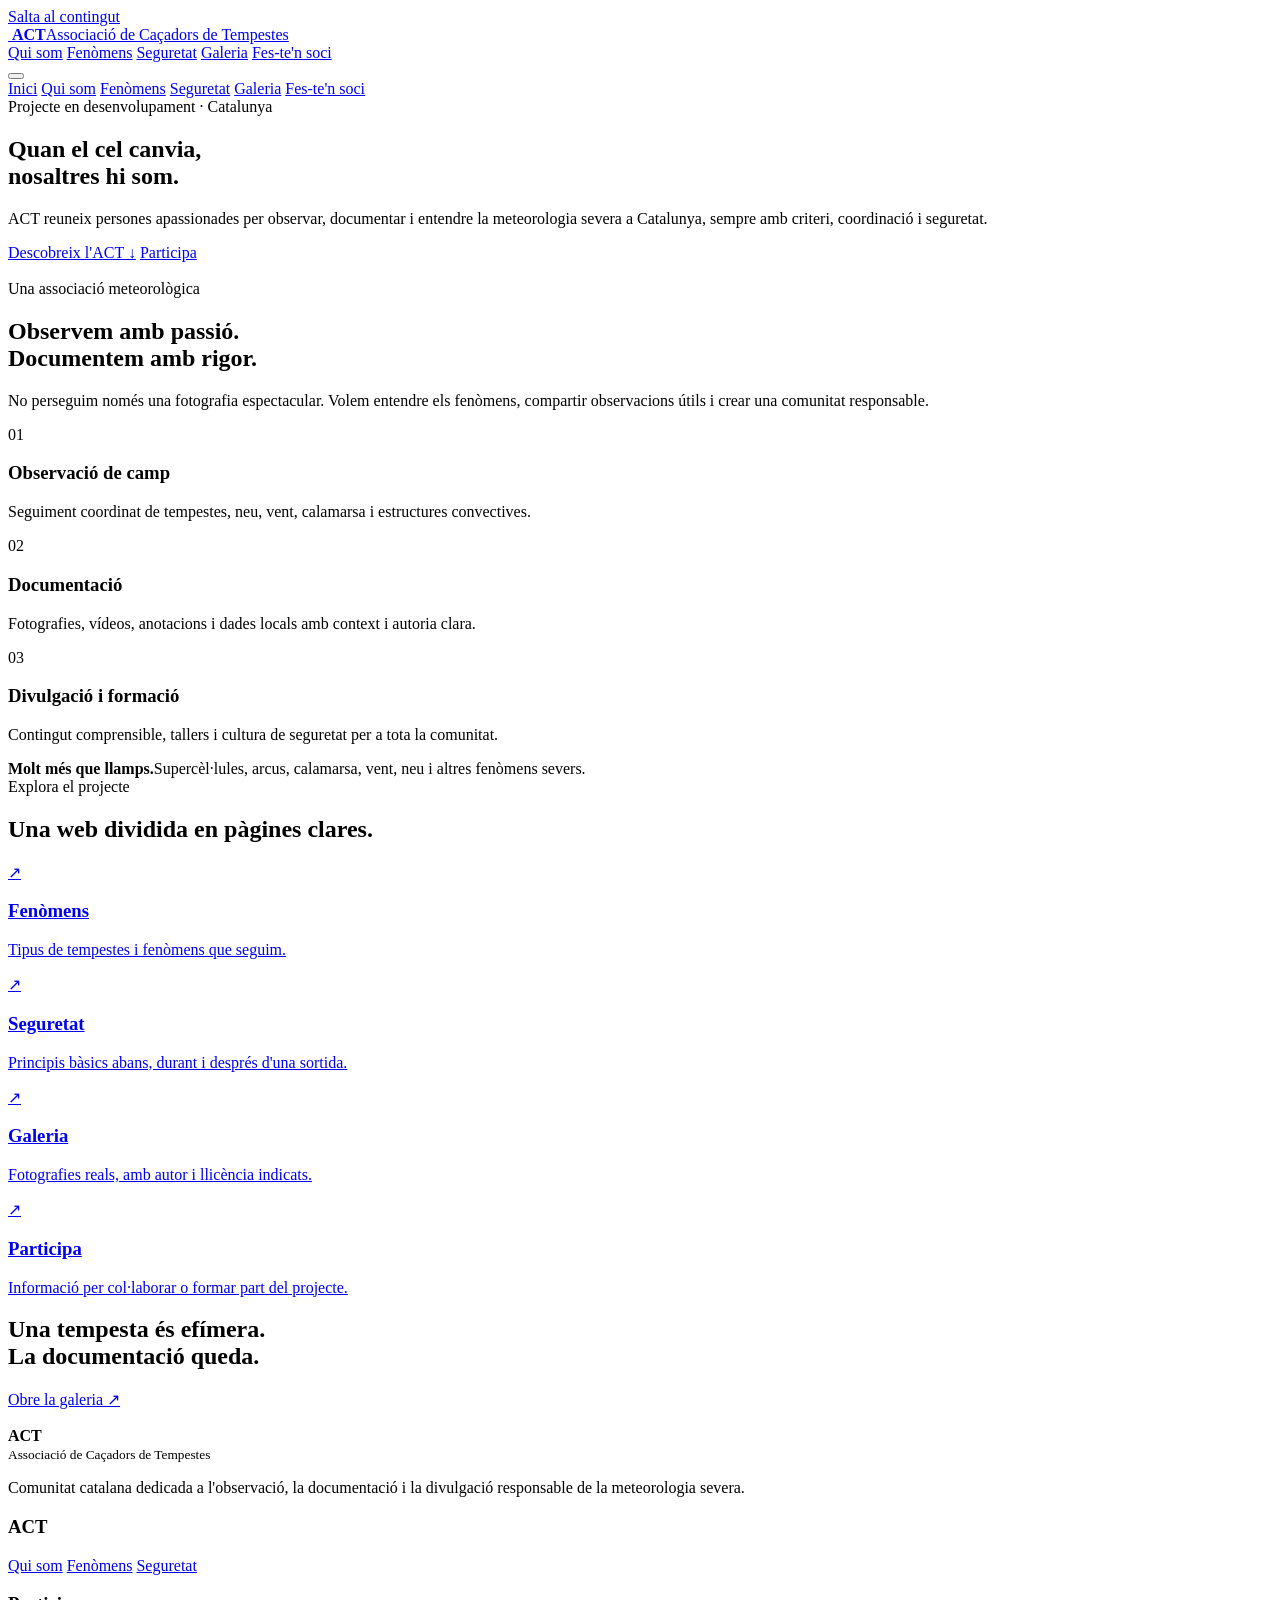
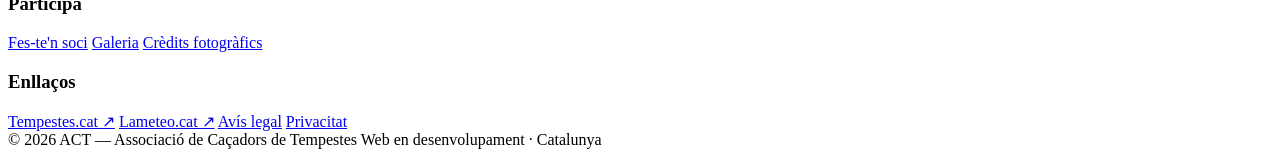
==== commit f5080b4b: "Add files via upload" ====
--- a/ACT/public/index.html
+++ b/ACT/public/index.html
@@ -4,475 +4,135 @@
   <meta charset="UTF-8">
   <meta name="viewport" content="width=device-width, initial-scale=1.0">
   <title>ACT — Associació de Caçadors de Tempestes</title>
-  <meta name="description" content="ACT és una comunitat catalana dedicada a observar, documentar i divulgar la meteorologia severa amb rigor i seguretat.">
-  <meta name="theme-color" content="#0a0a0a">
-  <meta property="og:title" content="ACT — Associació de Caçadors de Tempestes">
-  <meta property="og:description" content="Observació, documentació i divulgació de la meteorologia severa a Catalunya.">
-  <meta property="og:type" content="website">
-  <link rel="icon" type="image/x-icon" href="fotos/web.ico">
+  <meta name="description" content="Comunitat catalana d'observació, documentació i divulgació de la meteorologia severa.">
+  <meta name="theme-color" content="#090909">
+  <link rel="icon" href="fotos/favicon.ico" sizes="any">
+  <link rel="icon" type="image/png" href="fotos/favicon-32.png">
+  <link rel="apple-touch-icon" href="fotos/apple-touch-icon.png">
   <link rel="preconnect" href="https://fonts.googleapis.com">
   <link rel="preconnect" href="https://fonts.gstatic.com" crossorigin>
   <link href="https://fonts.googleapis.com/css2?family=Inter:wght@400;500;600;700;800;900&display=swap" rel="stylesheet">
-  <style>
-    :root {
-      --black:#0a0a0a;
-      --black-soft:#151515;
-      --white:#ffffff;
-      --paper:#f5f5f2;
-      --yellow:#f4c400;
-      --yellow-soft:#ffe36a;
-      --grey:#737373;
-      --line:rgba(10,10,10,.14);
-      --line-dark:rgba(255,255,255,.16);
-      --radius:22px;
-      --shadow:0 24px 70px rgba(0,0,0,.18);
-      --max:1240px;
-    }
+  <link rel="stylesheet" href="style/index.css">
+</head>
+<body data-page="inici">
 
-    *{box-sizing:border-box;margin:0;padding:0}
-    html{scroll-behavior:smooth}
-    body{
-      background:var(--white);
-      color:var(--black);
-      font-family:"Inter",system-ui,-apple-system,BlinkMacSystemFont,"Segoe UI",sans-serif;
-      line-height:1.55;
-      overflow-x:hidden;
-    }
-    body.menu-open{overflow:hidden}
-    a{color:inherit;text-decoration:none}
-    img{display:block;max-width:100%}
-    button,input{font:inherit}
-    ::selection{background:var(--yellow);color:var(--black)}
-    :focus-visible{outline:3px solid var(--yellow);outline-offset:4px;border-radius:6px}
-    .skip-link{position:fixed;left:18px;top:-100px;background:var(--yellow);padding:12px 16px;z-index:9999;font-weight:800}
-    .skip-link:focus{top:18px}
-    .container{width:min(var(--max),calc(100% - 48px));margin-inline:auto}
-    .eyebrow{display:inline-flex;align-items:center;gap:10px;font-size:.76rem;font-weight:800;letter-spacing:.12em;text-transform:uppercase}
-    .eyebrow::before{content:"";width:28px;height:3px;background:var(--yellow)}
-    .section-heading{font-size:clamp(2rem,5vw,4.7rem);line-height:.98;letter-spacing:-.055em;max-width:900px;margin-top:22px}
-    .section-intro{max-width:720px;margin-top:24px;font-size:clamp(1rem,1.4vw,1.18rem);color:#555}
-    .section-pad{padding:120px 0}
+<a class="skip-link" href="#contingut">Salta al contingut</a>
+<header class="site-header">
+  <div class="container nav-wrap">
+    <a class="brand" href="index.html" aria-label="ACT, inici">
+      <img src="fotos/logo-act.png" alt="">
+      <span class="brand-copy"><strong>ACT</strong><span>Associació de Caçadors de Tempestes</span></span>
+    </a>
+    <nav class="desktop-nav" aria-label="Navegació principal">
+      <a data-nav="quisom" href="qui-som.html">Qui som</a>
+      <a data-nav="fenomens" href="fenomens.html">Fenòmens</a>
+      <a data-nav="seguretat" href="seguretat.html">Seguretat</a>
+      <a data-nav="galeria" href="galeria.html">Galeria</a>
+      <a data-nav="participar" class="nav-cta" href="participar.html">Fes-te'n soci</a>
+    </nav>
+    <button class="menu-button" type="button" aria-label="Obrir el menú" aria-expanded="false">
+      <span></span><span></span><span></span>
+    </button>
+  </div>
+  <nav class="mobile-panel" aria-label="Navegació mòbil">
+    <a href="index.html">Inici</a>
+    <a href="qui-som.html">Qui som</a>
+    <a href="fenomens.html">Fenòmens</a>
+    <a href="seguretat.html">Seguretat</a>
+    <a href="galeria.html">Galeria</a>
+    <a href="participar.html">Fes-te'n soci</a>
+  </nav>
+</header>
 
-    header{
-      position:fixed;inset:0 0 auto 0;z-index:100;
-      background:rgba(10,10,10,.78);
-      backdrop-filter:blur(18px);
-      border-bottom:1px solid var(--line-dark);
-    }
-    .nav-wrap{height:78px;display:flex;align-items:center;justify-content:space-between;gap:28px}
-    .brand{display:flex;align-items:center;gap:12px;color:var(--white);min-width:max-content}
-    .brand img{width:42px;height:42px;object-fit:contain;filter:invert(1)}
-    .brand-copy strong{display:block;font-size:1.05rem;letter-spacing:.03em}
-    .brand-copy span{display:block;font-size:.63rem;letter-spacing:.09em;text-transform:uppercase;color:rgba(255,255,255,.62)}
-    .desktop-nav{display:flex;align-items:center;gap:30px;color:rgba(255,255,255,.78);font-size:.9rem;font-weight:600}
-    .desktop-nav a{transition:color .2s ease}
-    .desktop-nav a:hover{color:var(--yellow)}
-    .nav-cta{padding:12px 18px;background:var(--yellow);color:var(--black)!important;border-radius:999px;font-weight:800}
-    .menu-button{display:none;border:0;background:transparent;color:var(--white);width:44px;height:44px;cursor:pointer}
-    .menu-button span{display:block;width:24px;height:2px;background:currentColor;margin:5px auto;transition:.2s}
-    .mobile-panel{display:none}
-
-    .hero{
-      min-height:100svh;
-      display:grid;align-items:end;
-      color:var(--white);
-      background:
-        linear-gradient(180deg,rgba(0,0,0,.24) 0%,rgba(0,0,0,.46) 52%,rgba(0,0,0,.92) 100%),
-        url("[data-uri]") center/cover no-repeat;
-      position:relative;
-      isolation:isolate;
-    }
-    .hero::after{
-      content:"";position:absolute;inset:0;z-index:-1;
-      background:radial-gradient(circle at 74% 28%,rgba(244,196,0,.16),transparent 25%);
-    }
-    .hero-content{padding:150px 0 72px}
-    .hero-topline{display:flex;align-items:center;justify-content:space-between;gap:24px;margin-bottom:56px}
-    .live-badge{display:inline-flex;align-items:center;gap:10px;border:1px solid rgba(255,255,255,.28);background:rgba(0,0,0,.28);backdrop-filter:blur(12px);border-radius:999px;padding:10px 14px;font-size:.74rem;font-weight:800;letter-spacing:.09em;text-transform:uppercase}
-    .live-dot{width:8px;height:8px;border-radius:50%;background:var(--yellow);box-shadow:0 0 0 7px rgba(244,196,0,.14)}
-    .hero-mark{width:72px;opacity:.86;filter:invert(1)}
-    .hero h1{font-size:clamp(3.2rem,9.4vw,8.2rem);line-height:.86;letter-spacing:-.075em;max-width:1050px}
-    .hero h1 span{color:var(--yellow)}
-    .hero-bottom{display:grid;grid-template-columns:minmax(0,760px) auto;align-items:end;gap:40px;margin-top:42px}
-    .hero p{font-size:clamp(1.04rem,1.7vw,1.35rem);color:rgba(255,255,255,.78);max-width:720px}
-    .hero-actions{display:flex;gap:12px;flex-wrap:wrap;justify-content:flex-end}
-    .btn{display:inline-flex;align-items:center;justify-content:center;gap:10px;min-height:52px;padding:0 22px;border-radius:999px;font-weight:800;border:1px solid transparent;transition:transform .2s ease,background .2s ease,color .2s ease,border-color .2s ease}
-    .btn:hover{transform:translateY(-2px)}
-    .btn-primary{background:var(--yellow);color:var(--black)}
-    .btn-secondary{border-color:rgba(255,255,255,.35);background:rgba(255,255,255,.06);color:var(--white);backdrop-filter:blur(10px)}
-    .btn-dark{background:var(--black);color:var(--white)}
-    .btn-outline{border-color:var(--black);color:var(--black)}
-    .arrow{font-size:1.2em}
-
-    .principles{background:var(--yellow);border-bottom:1px solid var(--black)}
-    .principles-grid{display:grid;grid-template-columns:repeat(4,1fr)}
-    .principle{padding:28px 24px;border-right:1px solid rgba(0,0,0,.28);font-size:.78rem;font-weight:900;letter-spacing:.12em;text-transform:uppercase;text-align:center}
-    .principle:last-child{border-right:0}
-
-    .about-grid{display:grid;grid-template-columns:.8fr 1.2fr;gap:90px;align-items:start}
-    .about-sticky{position:sticky;top:120px}
-    .about-mark{width:210px;margin-top:46px;opacity:.95}
-    .about-copy{font-size:clamp(1.45rem,2.7vw,2.45rem);line-height:1.22;letter-spacing:-.035em}
-    .about-copy strong{background:linear-gradient(transparent 66%,var(--yellow) 0)}
-    .values-grid{display:grid;grid-template-columns:repeat(3,1fr);gap:16px;margin-top:52px}
-    .value-card{padding:28px;border:1px solid var(--line);border-radius:var(--radius);background:var(--paper);min-height:230px}
-    .value-num{display:inline-flex;width:38px;height:38px;border-radius:50%;align-items:center;justify-content:center;background:var(--yellow);font-size:.8rem;font-weight:900}
-    .value-card h3{font-size:1.15rem;margin-top:30px}
-    .value-card p{color:#626262;margin-top:10px;font-size:.94rem}
-
-    .dark-section{background:var(--black);color:var(--white)}
-    .dark-section .section-intro{color:rgba(255,255,255,.62)}
-    .phenomena-grid{display:grid;grid-template-columns:repeat(2,1fr);gap:16px;margin-top:64px}
-    .phenomenon{position:relative;min-height:320px;border-radius:var(--radius);overflow:hidden;border:1px solid var(--line-dark);background:var(--black-soft);padding:34px;display:flex;flex-direction:column;justify-content:space-between}
-    .phenomenon::before{content:"";position:absolute;inset:0;background:linear-gradient(140deg,rgba(244,196,0,.14),transparent 50%);opacity:0;transition:.25s}
-    .phenomenon:hover::before{opacity:1}
-    .phenomenon-code{position:relative;font-size:.75rem;font-weight:800;letter-spacing:.12em;color:var(--yellow)}
-    .phenomenon h3{position:relative;font-size:clamp(1.6rem,3vw,2.8rem);line-height:1;letter-spacing:-.04em;max-width:460px}
-    .phenomenon p{position:relative;color:rgba(255,255,255,.58);max-width:520px;margin-top:14px}
-    .weather-icon{position:absolute;right:24px;top:20px;width:92px;height:92px;opacity:.12;color:var(--yellow)}
-
-    .safety-grid{display:grid;grid-template-columns:1.15fr .85fr;gap:18px;align-items:stretch}
-    .safety-photo{min-height:620px;border-radius:var(--radius);overflow:hidden;position:relative;background:url("[data-uri]") center/cover no-repeat}
-    .safety-photo::after{content:"";position:absolute;inset:0;background:linear-gradient(180deg,transparent 45%,rgba(0,0,0,.82))}
-    .safety-caption{position:absolute;left:32px;right:32px;bottom:30px;z-index:1;color:var(--white);font-weight:700}
-    .safety-card{background:var(--yellow);border-radius:var(--radius);padding:46px;display:flex;flex-direction:column;justify-content:space-between}
-    .safety-card h2{font-size:clamp(2.4rem,5vw,5.4rem);line-height:.92;letter-spacing:-.06em}
-    .safety-card p{font-size:1.04rem;max-width:520px;margin-top:22px}
-    .safety-list{list-style:none;margin-top:40px;border-top:1px solid rgba(0,0,0,.3)}
-    .safety-list li{display:grid;grid-template-columns:36px 1fr;gap:12px;padding:18px 0;border-bottom:1px solid rgba(0,0,0,.3);font-weight:700}
-    .safety-list span{font-size:.72rem;padding-top:4px}
-
-    .gallery-head{display:flex;align-items:end;justify-content:space-between;gap:30px}
-    .gallery-note{max-width:410px;color:#666;font-size:.9rem}
-    .gallery-grid{display:grid;grid-template-columns:1.2fr .8fr;grid-template-rows:330px 330px;gap:16px;margin-top:52px}
-    .gallery-item{position:relative;overflow:hidden;border-radius:var(--radius);background:#ddd}
-    .gallery-item:first-child{grid-row:1/3}
-    .gallery-item img{width:100%;height:100%;object-fit:cover;transition:transform .5s ease}
-    .gallery-item:hover img{transform:scale(1.035)}
-    .gallery-overlay{position:absolute;inset:auto 0 0;padding:28px;color:var(--white);background:linear-gradient(transparent,rgba(0,0,0,.82))}
-    .gallery-overlay strong{display:block;font-size:1.1rem}
-    .gallery-overlay span{display:block;color:rgba(255,255,255,.65);font-size:.78rem;margin-top:4px}
-
-    .join{background:var(--yellow)}
-    .join-grid{display:grid;grid-template-columns:1fr 1fr;gap:80px;align-items:start}
-    .join h2{font-size:clamp(3rem,7vw,7rem);line-height:.88;letter-spacing:-.07em}
-    .join-copy{padding-top:12px}
-    .join-copy>p{font-size:1.18rem;max-width:610px}
-    .steps{margin-top:38px;border-top:1px solid rgba(0,0,0,.35)}
-    .step{display:grid;grid-template-columns:50px 1fr;gap:18px;padding:20px 0;border-bottom:1px solid rgba(0,0,0,.35)}
-    .step-num{font-weight:900}
-    .step strong{display:block}
-    .step p{font-size:.9rem;color:rgba(0,0,0,.64);margin-top:4px}
-    .join-actions{display:flex;gap:12px;flex-wrap:wrap;margin-top:36px}
-
-    .contact-strip{background:var(--black);color:var(--white);padding:74px 0}
-    .contact-inner{display:flex;align-items:center;justify-content:space-between;gap:36px}
-    .contact-inner h2{font-size:clamp(2rem,4vw,4.2rem);line-height:1;letter-spacing:-.05em;max-width:760px}
-    .contact-inner h2 span{color:var(--yellow)}
-
-    footer{background:var(--black);color:var(--white);border-top:1px solid var(--line-dark);padding:54px 0 28px}
-    .footer-grid{display:grid;grid-template-columns:1.4fr repeat(3,1fr);gap:48px}
-    .footer-brand{display:flex;gap:14px;align-items:center}
-    .footer-brand img{width:58px;filter:invert(1)}
-    .footer-brand strong{font-size:1.1rem}
-    .footer-brand span{display:block;color:rgba(255,255,255,.5);font-size:.75rem;margin-top:3px}
-    .footer-copy{color:rgba(255,255,255,.52);max-width:380px;margin-top:20px;font-size:.9rem}
-    .footer-col h3{font-size:.74rem;letter-spacing:.12em;text-transform:uppercase;color:var(--yellow);margin-bottom:18px}
-    .footer-col ul{list-style:none;display:grid;gap:10px;color:rgba(255,255,255,.65);font-size:.9rem}
-    .footer-col a:hover{color:var(--yellow)}
-    .footer-bottom{display:flex;justify-content:space-between;gap:24px;border-top:1px solid var(--line-dark);margin-top:48px;padding-top:24px;color:rgba(255,255,255,.42);font-size:.78rem}
-
-    @media (max-width:980px){
-      .desktop-nav{display:none}
-      .menu-button{display:block}
-      .mobile-panel{position:fixed;inset:78px 0 auto;background:var(--black);border-bottom:1px solid var(--line-dark);padding:24px;display:grid;gap:10px;transform:translateY(-130%);transition:.25s;z-index:99}
-      .mobile-panel.open{transform:translateY(0)}
-      .mobile-panel a{padding:14px 0;color:var(--white);font-weight:700;border-bottom:1px solid var(--line-dark)}
-      .hero-bottom,.about-grid,.safety-grid,.join-grid{grid-template-columns:1fr}
-      .hero-actions{justify-content:flex-start}
-      .about-sticky{position:static}
-      .about-mark{width:150px}
-      .values-grid{grid-template-columns:1fr}
-      .principles-grid{grid-template-columns:repeat(2,1fr)}
-      .principle:nth-child(2){border-right:0}
-      .principle:nth-child(-n+2){border-bottom:1px solid rgba(0,0,0,.28)}
-      .safety-photo{min-height:480px}
-      .gallery-grid{grid-template-columns:1fr;grid-template-rows:430px 300px 300px}
-      .gallery-item:first-child{grid-row:auto}
-      .footer-grid{grid-template-columns:1fr 1fr}
-    }
-
-    @media (max-width:640px){
-      .container{width:min(var(--max),calc(100% - 32px))}
-      .section-pad{padding:86px 0}
-      .brand-copy span{display:none}
-      .hero-content{padding:126px 0 48px}
-      .hero-topline{margin-bottom:38px}
-      .hero-mark{display:none}
-      .hero h1{font-size:clamp(3.1rem,17vw,5.4rem)}
-      .hero-bottom{margin-top:28px;gap:28px}
-      .hero-actions{display:grid;width:100%}
-      .btn{width:100%}
-      .phenomena-grid{grid-template-columns:1fr}
-      .phenomenon{min-height:270px;padding:28px}
-      .safety-card{padding:32px 26px}
-      .gallery-head{display:block}
-      .gallery-note{margin-top:18px}
-      .gallery-grid{grid-template-rows:360px 260px 260px}
-      .join-grid{gap:36px}
-      .contact-inner{display:block}
-      .contact-inner .btn{margin-top:28px}
-      .footer-grid{grid-template-columns:1fr}
-      .footer-bottom{display:block}
-      .footer-bottom span{display:block;margin-top:8px}
-    }
-
-    @media (prefers-reduced-motion:reduce){
-      *{scroll-behavior:auto!important;animation:none!important;transition:none!important}
-    }
-  </style>
-</head>
-<body>
-  <a class="skip-link" href="#contingut">Salta al contingut</a>
-
-  <header>
-    <div class="container nav-wrap">
-      <a class="brand" href="#inici" aria-label="ACT, inici">
-        <img src="[data-uri]" alt="">
-        <span class="brand-copy"><strong>ACT</strong><span>Associació de Caçadors de Tempestes</span></span>
-      </a>
-      <nav class="desktop-nav" aria-label="Navegació principal">
-        <a href="#qui-som">Qui som</a>
-        <a href="#fenomens">Fenòmens</a>
-        <a href="#seguretat">Seguretat</a>
-        <a href="#galeria">Galeria</a>
-        <a class="nav-cta" href="#participar">Fes-te'n soci</a>
-      </nav>
-      <button class="menu-button" type="button" aria-label="Obrir el menú" aria-expanded="false" aria-controls="menu-mobil">
-        <span></span><span></span><span></span>
-      </button>
-    </div>
-    <nav id="menu-mobil" class="mobile-panel" aria-label="Navegació mòbil">
-      <a href="#qui-som">Qui som</a>
-      <a href="#fenomens">Fenòmens</a>
-      <a href="#seguretat">Seguretat</a>
-      <a href="#galeria">Galeria</a>
-      <a href="#participar">Fes-te'n soci</a>
-    </nav>
-  </header>
-
-  <main id="contingut">
-    <section class="hero" id="inici">
-      <div class="container hero-content">
-        <div class="hero-topline">
-          <div class="live-badge"><span class="live-dot"></span> Projecte en desenvolupament · Catalunya</div>
-          <img class="hero-mark" src="[data-uri]" alt="">
-        </div>
+<main id="contingut">
+  <section class="hero">
+    <div class="container hero-grid">
+      <div>
+        <span class="badge">Projecte en desenvolupament · Catalunya</span>
         <h1>Quan el cel canvia,<br><span>nosaltres hi som.</span></h1>
-        <div class="hero-bottom">
-          <p>ACT reuneix persones apassionades per observar, documentar i entendre la meteorologia severa a Catalunya, sempre amb criteri, coordinació i seguretat.</p>
-          <div class="hero-actions">
-            <a class="btn btn-primary" href="#qui-som">Descobreix l'ACT <span class="arrow">↘</span></a>
-            <a class="btn btn-secondary" href="#participar">Participa</a>
-          </div>
+        <p>ACT reuneix persones apassionades per observar, documentar i entendre la meteorologia severa a Catalunya, sempre amb criteri, coordinació i seguretat.</p>
+        <div class="hero-actions">
+          <a class="btn btn-yellow" href="qui-som.html">Descobreix l'ACT ↓</a>
+          <a class="btn btn-dark" href="participar.html">Participa</a>
         </div>
       </div>
-    </section>
+      <img class="hero-mark" src="fotos/logo-act.png" alt="">
+    </div>
+  </section>
 
-    <div class="principles" aria-label="Principis de l'ACT">
-      <div class="container principles-grid">
-        <div class="principle">Observar</div>
-        <div class="principle">Documentar</div>
-        <div class="principle">Compartir</div>
-        <div class="principle">Aprendre</div>
+  <section class="section">
+    <div class="container">
+      <span class="eyebrow">Una associació meteorològica</span>
+      <h2 class="section-title">Observem amb passió.<br>Documentem amb rigor.</h2>
+      <p class="section-copy">No perseguim només una fotografia espectacular. Volem entendre els fenòmens, compartir observacions útils i crear una comunitat responsable.</p>
+      <div class="grid-3">
+        <article class="card"><span class="num">01</span><h3>Observació de camp</h3><p>Seguiment coordinat de tempestes, neu, vent, calamarsa i estructures convectives.</p></article>
+        <article class="card"><span class="num">02</span><h3>Documentació</h3><p>Fotografies, vídeos, anotacions i dades locals amb context i autoria clara.</p></article>
+        <article class="card"><span class="num">03</span><h3>Divulgació i formació</h3><p>Contingut comprensible, tallers i cultura de seguretat per a tota la comunitat.</p></article>
       </div>
     </div>
+  </section>
 
-    <section class="section-pad" id="qui-som">
-      <div class="container about-grid">
-        <div class="about-sticky">
-          <span class="eyebrow">Qui som</span>
-          <h2 class="section-heading">Una comunitat per mirar el cel amb criteri.</h2>
-          <img class="about-mark" src="[data-uri]" alt="Símbol de l'ACT">
-        </div>
-        <div>
-          <p class="about-copy">L'ACT neix per connectar persones amb una mateixa passió: <strong>la meteorologia severa</strong>. Volem convertir cada observació en coneixement útil, cada fotografia en documentació i cada sortida en una activitat responsable.</p>
-          <div class="values-grid">
-            <article class="value-card">
-              <span class="value-num">01</span>
-              <h3>Observació de camp</h3>
-              <p>Seguiment coordinat de tempestes, nevades, vent fort i altres fenòmens d'interès meteorològic.</p>
-            </article>
-            <article class="value-card">
-              <span class="value-num">02</span>
-              <h3>Documentació</h3>
-              <p>Recollida de fotografies, vídeos i observacions locals amb autoria, ubicació i context meteorològic.</p>
-            </article>
-            <article class="value-card">
-              <span class="value-num">03</span>
-              <h3>Divulgació</h3>
-              <p>Contingut clar i rigorós per acostar la meteorologia severa a tota la ciutadania.</p>
-            </article>
-          </div>
-        </div>
-      </div>
-    </section>
+  <section class="photo-band" style="background-image:url('https://upload.wikimedia.org/wikipedia/commons/e/ed/Shelfcloud.jpg')">
+    <div class="photo-caption"><strong>Molt més que llamps.</strong><span>Supercèl·lules, arcus, calamarsa, vent, neu i altres fenòmens severs.</span></div>
+  </section>
 
-    <section class="dark-section section-pad" id="fenomens">
-      <div class="container">
-        <span class="eyebrow">Què seguim</span>
-        <h2 class="section-heading">Fenòmens que transformen el paisatge en qüestió de minuts.</h2>
-        <p class="section-intro">Catalunya té una gran diversitat meteorològica. L'ACT vol documentar-la des del territori, amb informació contrastada i sense convertir el risc en espectacle.</p>
-
-        <div class="phenomena-grid">
-          <article class="phenomenon">
-            <svg class="weather-icon" viewBox="0 0 100 100" fill="none" stroke="currentColor" stroke-width="3"><path d="M20 58h53a16 16 0 0 0 0-32 24 24 0 0 0-45 8A14 14 0 0 0 20 58Z"/><path d="m52 58-12 20h12l-7 17 23-27H56l8-10"/></svg>
-            <span class="phenomenon-code">01 · CONVECCIÓ</span>
-            <div><h3>Tempestes elèctriques</h3><p>Llamps, estructures convectives, cortines de precipitació i evolució de les tempestes.</p></div>
-          </article>
-          <article class="phenomenon">
-            <svg class="weather-icon" viewBox="0 0 100 100" fill="none" stroke="currentColor" stroke-width="3"><path d="M18 54h58a17 17 0 0 0 0-34 26 26 0 0 0-49 9A15 15 0 0 0 18 54Z"/><circle cx="32" cy="72" r="4"/><circle cx="52" cy="78" r="4"/><circle cx="72" cy="69" r="4"/></svg>
-            <span class="phenomenon-code">02 · CALAMARSA</span>
-            <div><h3>Calamarsa i pedra</h3><p>Registre de la mida, durada i afectació dels episodis de calamarsa arreu del país.</p></div>
-          </article>
-          <article class="phenomenon">
-            <svg class="weather-icon" viewBox="0 0 100 100" fill="none" stroke="currentColor" stroke-width="3"><path d="M14 36h51c16 0 16-22 1-22-8 0-12 5-12 10"/><path d="M14 52h66c17 0 17 24 1 24-8 0-12-5-12-11"/><path d="M14 68h38"/></svg>
-            <span class="phenomenon-code">03 · VENT</span>
-            <div><h3>Vent sever i esclafits</h3><p>Ratxes fortes, fronts de ratxa i danys compatibles amb fenòmens de vent convectiu.</p></div>
-          </article>
-          <article class="phenomenon">
-            <svg class="weather-icon" viewBox="0 0 100 100" fill="none" stroke="currentColor" stroke-width="3"><path d="M50 12v76M20 29l60 42M80 29 20 71"/><path d="m50 12-8 10m8-10 8 10M50 88l-8-10m8 10 8-10M20 29l13 1m-13-1 4 12M80 29l-13 1m13-1-4 12M20 71l13-1m-13 1 4-12M80 71l-13-1m13 1-4-12"/></svg>
-            <span class="phenomenon-code">04 · HIVERN</span>
-            <div><h3>Neu i temps hivernal</h3><p>Nevades, tempestes de neu, torb i canvis sobtats de les condicions a muntanya.</p></div>
-          </article>
-        </div>
-      </div>
-    </section>
-
-    <section class="section-pad" id="seguretat">
-      <div class="container safety-grid">
-        <div class="safety-photo">
-          <p class="safety-caption">Observar de lluny també és observar bé.</p>
-        </div>
-        <div class="safety-card">
-          <div>
-            <span class="eyebrow">Seguretat</span>
-            <h2>Cap foto val una situació de risc.</h2>
-            <p>Caçar tempestes no significa apropar-se al perill. L'activitat s'ha de basar en planificació, formació i capacitat de renunciar quan les condicions no són segures.</p>
-          </div>
-          <ol class="safety-list">
-            <li><span>01</span><div>Planificar la ruta i una sortida alternativa.</div></li>
-            <li><span>02</span><div>Consultar radar, avisos oficials i estat de les carreteres.</div></li>
-            <li><span>03</span><div>Mantenir distància de llamps, rieres i zones inundables.</div></li>
-            <li><span>04</span><div>No dificultar mai la feina dels serveis d'emergència.</div></li>
-          </ol>
-        </div>
-      </div>
-    </section>
-
-    <section class="section-pad" id="galeria">
-      <div class="container">
-        <div class="gallery-head">
-          <div>
-            <span class="eyebrow">Galeria</span>
-            <h2 class="section-heading">El cel, documentat des del territori.</h2>
-          </div>
-          <p class="gallery-note">Imatges provisionals de domini públic. La galeria definitiva pot mostrar fotografies dels membres amb autoria, data, municipi i fenomen observat.</p>
-        </div>
-        <div class="gallery-grid">
-          <figure class="gallery-item">
-            <img src="[data-uri]" alt="Diversos llamps sota un cel de tempesta">
-            <figcaption class="gallery-overlay"><strong>Activitat elèctrica</strong><span>Imatge provisional · CC0</span></figcaption>
-          </figure>
-          <figure class="gallery-item">
-            <img src="[data-uri]" alt="Llamps entre núvols de tempesta">
-            <figcaption class="gallery-overlay"><strong>Cel convectiu</strong><span>Imatge provisional · CC0</span></figcaption>
-          </figure>
-          <figure class="gallery-item">
-            <img src="[data-uri]" alt="Tempesta elèctrica nocturna">
-            <figcaption class="gallery-overlay"><strong>Tempesta nocturna</strong><span>Imatge provisional · CC0</span></figcaption>
-          </figure>
-        </div>
-      </div>
-    </section>
-
-    <section class="join section-pad" id="participar">
-      <div class="container join-grid">
-        <div>
-          <span class="eyebrow">Participa</span>
-          <h2>Fes créixer l'ACT.</h2>
-        </div>
-        <div class="join-copy">
-          <p>No cal ser meteoròleg ni tenir equip professional. Cal curiositat, responsabilitat i ganes d'aprendre i compartir.</p>
-          <div class="steps">
-            <div class="step"><span class="step-num">01</span><div><strong>Presenta't</strong><p>Explica'ns d'on ets i què t'interessa de la meteorologia severa.</p></div></div>
-            <div class="step"><span class="step-num">02</span><div><strong>Coneix els criteris de seguretat</strong><p>Abans de participar en activitats de camp, la seguretat és la base.</p></div></div>
-            <div class="step"><span class="step-num">03</span><div><strong>Participa en la comunitat</strong><p>Comparteix observacions, fotografies, dades locals i experiències.</p></div></div>
-            <div class="step"><span class="step-num">04</span><div><strong>Ajuda a divulgar</strong><p>Contribueix a explicar els fenòmens amb rigor i llenguatge entenedor.</p></div></div>
-          </div>
-          <div class="join-actions">
-            <a class="btn btn-dark" href="https://tempestes.cat" target="_blank" rel="noopener">Contacta amb l'equip <span class="arrow">↗</span></a>
-            <a class="btn btn-outline" href="#qui-som">Torna a qui som</a>
-          </div>
-        </div>
-      </div>
-    </section>
-
-    <section class="contact-strip">
-      <div class="container contact-inner">
-        <h2>Una tempesta és efímera.<br><span>La documentació queda.</span></h2>
-        <a class="btn btn-primary" href="https://tempestes.cat" target="_blank" rel="noopener">Visita Tempestes.cat <span class="arrow">↗</span></a>
-      </div>
-    </section>
-  </main>
-
-  <footer>
+  <section class="section soft">
     <div class="container">
-      <div class="footer-grid">
-        <div>
-          <div class="footer-brand">
-            <img src="[data-uri]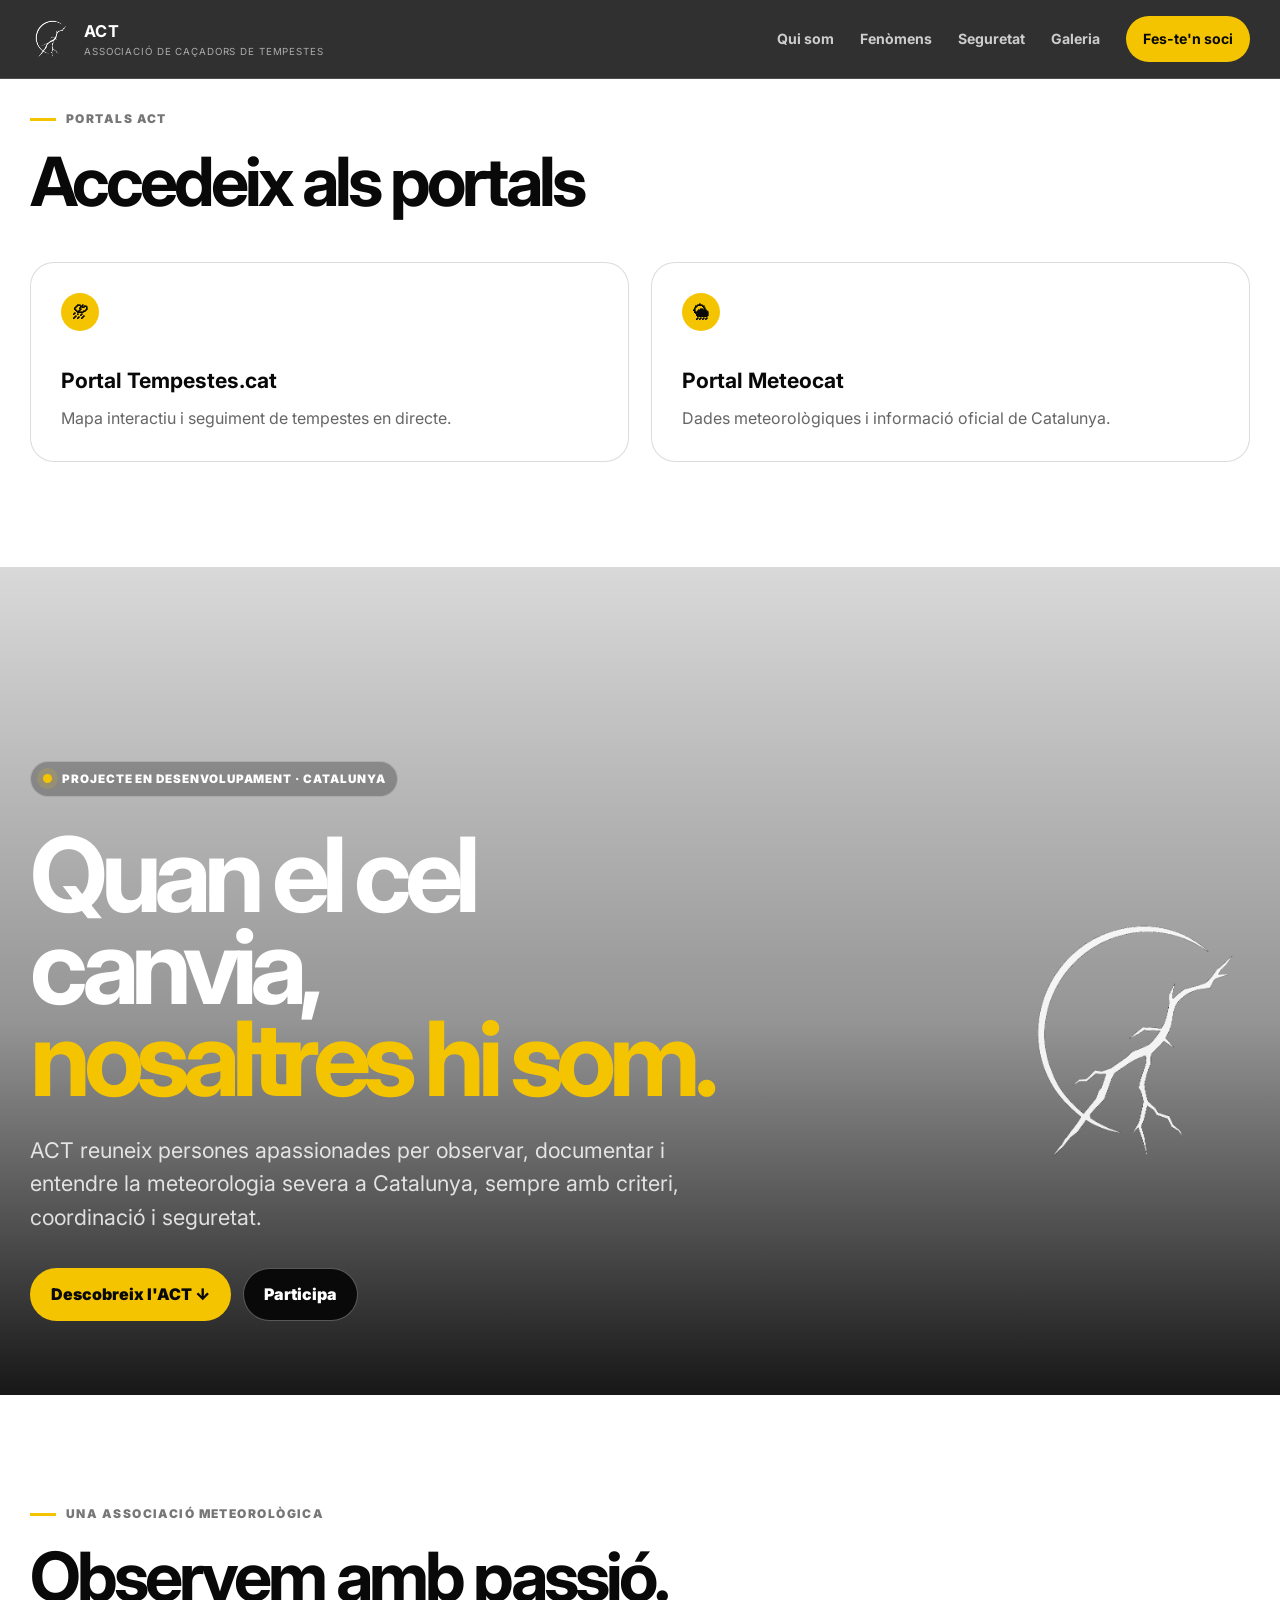
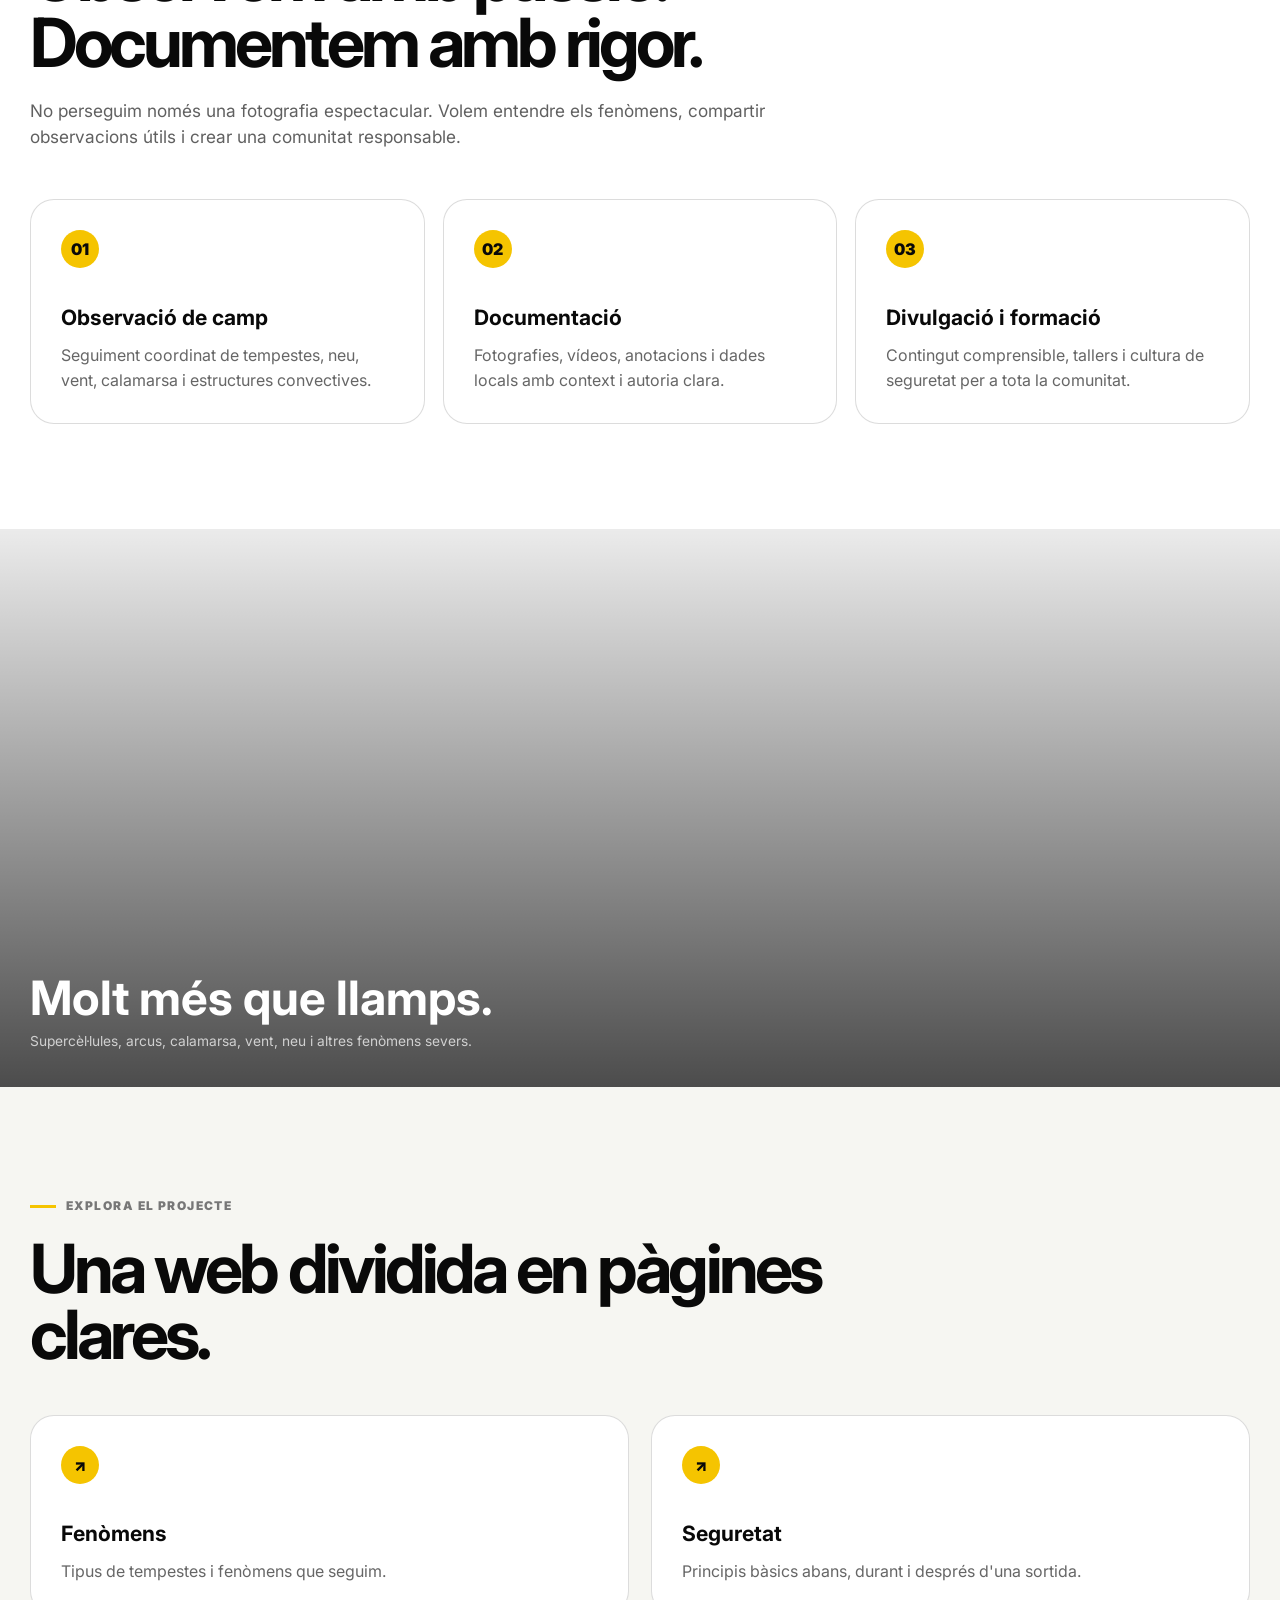
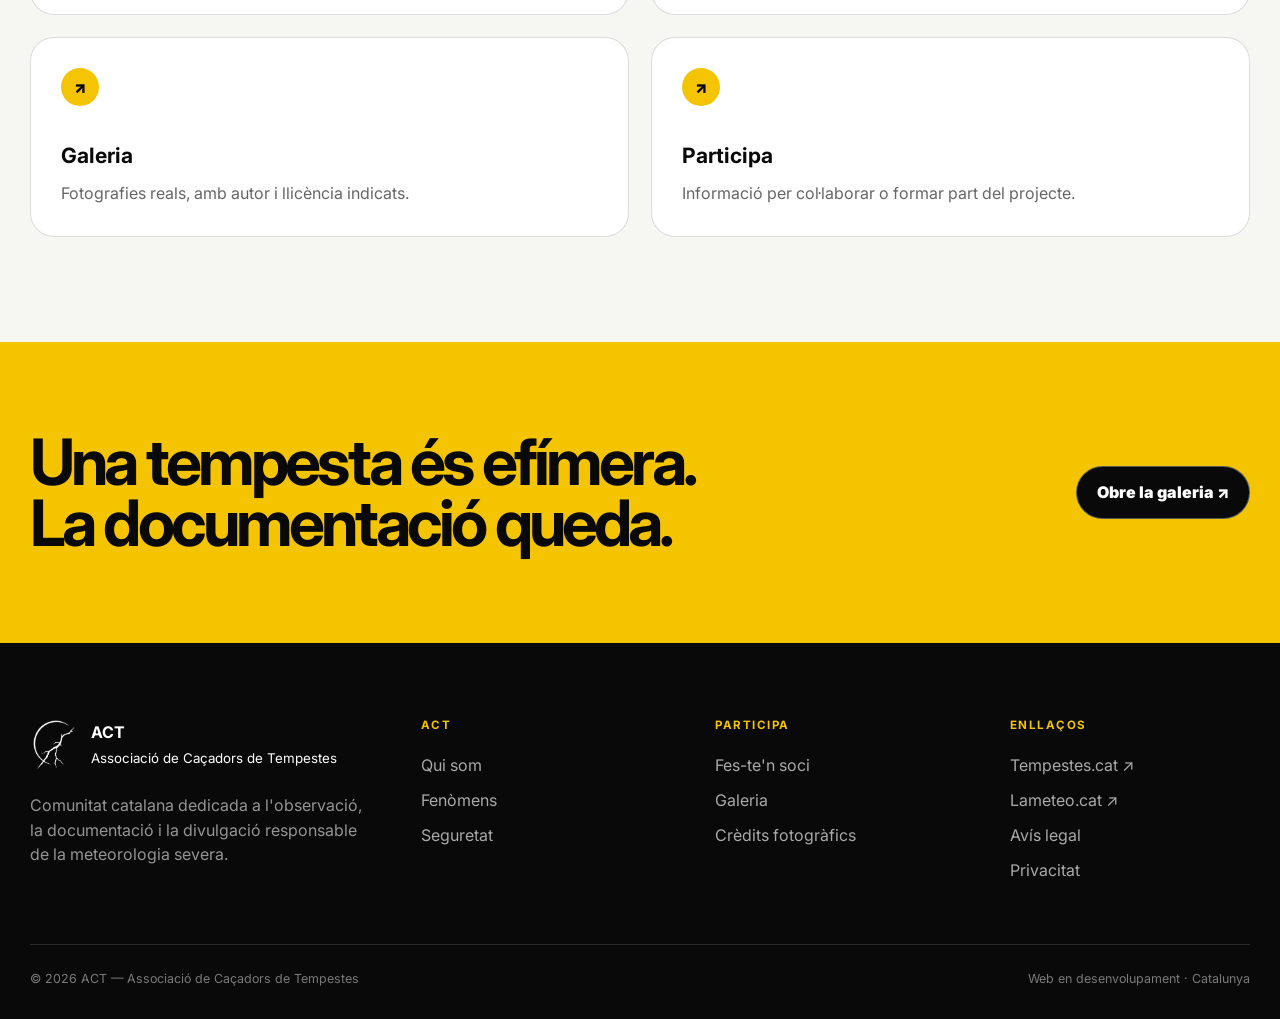
==== commit 30ac661c: "gg" ====
--- a/ACT/public/index.html
+++ b/ACT/public/index.html
@@ -45,6 +45,28 @@
 </header>
 
 <main id="contingut">
+
+  <!-- ====== NOVA SECCIÓ: ACCESSOS ALS PORTALS ====== -->
+  <section class="section portals">
+    <div class="container">
+      <span class="eyebrow">Portals ACT</span>
+      <h2 class="section-title">Accedeix als portals</h2>
+      <div class="grid-2">
+        <a class="card portal-card" href="A_tempestescat/index.html">
+          <span class="num">⛈</span>
+          <h3>Portal Tempestes.cat</h3>
+          <p>Mapa interactiu i seguiment de tempestes en directe.</p>
+        </a>
+        <a class="card portal-card" href="A_lameteocat/index.html">
+          <span class="num">🌦</span>
+          <h3>Portal Meteocat</h3>
+          <p>Dades meteorològiques i informació oficial de Catalunya.</p>
+        </a>
+      </div>
+    </div>
+  </section>
+  <!-- ============================================== -->
+
   <section class="hero">
     <div class="container hero-grid">
       <div>
--- a/ACT/public/style/index.css
+++ b/ACT/public/style/index.css
@@ -0,0 +1,195 @@
+
+:root{
+  --black:#090909;
+  --black-2:#141414;
+  --white:#fff;
+  --paper:#f6f6f2;
+  --yellow:#f5c400;
+  --yellow-2:#ffe16a;
+  --grey:#6d6d6d;
+  --line:rgba(9,9,9,.14);
+  --line-dark:rgba(255,255,255,.14);
+  --radius:24px;
+  --max:1220px;
+  --shadow:0 24px 80px rgba(0,0,0,.18);
+}
+
+*{box-sizing:border-box;margin:0;padding:0}
+html{scroll-behavior:smooth}
+body{
+  min-height:100%;
+  background:var(--white);
+  color:var(--black);
+  font-family:"Inter",system-ui,-apple-system,BlinkMacSystemFont,"Segoe UI",sans-serif;
+  line-height:1.55;
+  overflow-x:hidden;
+}
+body.menu-open{overflow:hidden}
+a{color:inherit;text-decoration:none}
+img{display:block;max-width:100%}
+button,input,textarea,select{font:inherit}
+button{cursor:pointer}
+::selection{background:var(--yellow);color:var(--black)}
+:focus-visible{outline:3px solid var(--yellow);outline-offset:4px;border-radius:7px}
+.container{width:min(var(--max),calc(100% - 48px));margin-inline:auto}
+.skip-link{position:fixed;top:-90px;left:18px;z-index:9999;padding:11px 15px;background:var(--yellow);font-weight:900}
+.skip-link:focus{top:18px}
+
+.site-header{
+  position:fixed;inset:0 0 auto 0;z-index:100;
+  background:rgba(9,9,9,.84);
+  backdrop-filter:blur(18px);
+  border-bottom:1px solid var(--line-dark);
+}
+.nav-wrap{height:78px;display:flex;align-items:center;justify-content:space-between;gap:24px}
+.brand{display:flex;align-items:center;gap:12px;color:var(--white);min-width:max-content}
+.brand img{width:42px;height:42px;object-fit:contain;filter:invert(1)}
+.brand-copy strong{display:block;font-size:1.02rem;letter-spacing:.03em}
+.brand-copy span{display:block;font-size:.61rem;letter-spacing:.09em;text-transform:uppercase;color:rgba(255,255,255,.6)}
+.desktop-nav{display:flex;align-items:center;gap:26px;color:rgba(255,255,255,.76);font-size:.88rem;font-weight:700}
+.desktop-nav a{transition:.2s}
+.desktop-nav a:hover,.desktop-nav a[aria-current="page"]{color:var(--yellow)}
+.nav-cta{padding:12px 17px;border-radius:999px;background:var(--yellow);color:var(--black)!important}
+.menu-button{display:none;width:44px;height:44px;border:0;background:transparent;color:var(--white)}
+.menu-button span{display:block;width:24px;height:2px;background:currentColor;margin:5px auto;transition:.2s}
+.mobile-panel{display:none}
+
+.hero{
+  min-height:92svh;display:grid;align-items:end;color:var(--white);
+  background:
+    linear-gradient(180deg,rgba(0,0,0,.15),rgba(0,0,0,.42) 55%,rgba(0,0,0,.91)),
+    url("https://upload.wikimedia.org/wikipedia/commons/2/2a/Low_Precipitation_Supercell_Thunderstorm.jpg") center/cover no-repeat;
+  padding:150px 0 74px;
+}
+.hero-grid{display:grid;grid-template-columns:1.25fr .75fr;gap:40px;align-items:end}
+.badge{display:inline-flex;align-items:center;gap:10px;padding:8px 12px;border:1px solid rgba(255,255,255,.3);background:rgba(9,9,9,.28);border-radius:999px;font-size:.73rem;font-weight:900;letter-spacing:.08em;text-transform:uppercase}
+.badge::before{content:"";width:9px;height:9px;border-radius:50%;background:var(--yellow);box-shadow:0 0 0 6px rgba(245,196,0,.15)}
+.hero h1{font-size:clamp(3.6rem,8.1vw,7.5rem);line-height:.89;letter-spacing:-.072em;margin-top:32px;max-width:1050px}
+.hero h1 span{color:var(--yellow)}
+.hero p{font-size:clamp(1.05rem,1.7vw,1.35rem);max-width:720px;color:rgba(255,255,255,.82);margin-top:28px}
+.hero-actions{display:flex;gap:12px;flex-wrap:wrap;margin-top:34px}
+.btn{display:inline-flex;align-items:center;justify-content:center;gap:9px;min-height:48px;padding:13px 20px;border-radius:999px;font-weight:900;border:1px solid transparent;transition:.2s}
+.btn:hover{transform:translateY(-2px)}
+.btn-yellow{background:var(--yellow);color:var(--black)}
+.btn-dark{background:var(--black);color:var(--white);border-color:rgba(255,255,255,.32)}
+.btn-outline{border-color:currentColor}
+.hero-mark{justify-self:end;align-self:center;width:min(230px,40vw);filter:invert(1);opacity:.9}
+
+.page-hero{padding:150px 0 80px;background:var(--black);color:var(--white)}
+.page-hero.yellow{background:var(--yellow);color:var(--black)}
+.page-hero h1{font-size:clamp(3rem,7vw,6.6rem);line-height:.92;letter-spacing:-.06em;max-width:1000px}
+.page-hero p{margin-top:24px;max-width:760px;font-size:clamp(1.05rem,1.5vw,1.28rem);color:rgba(255,255,255,.72)}
+.page-hero.yellow p{color:rgba(9,9,9,.7)}
+
+.section{padding:105px 0}
+.section.soft{background:var(--paper)}
+.section.dark{background:var(--black);color:var(--white)}
+.eyebrow{font-size:.75rem;font-weight:900;letter-spacing:.12em;text-transform:uppercase;color:#777}
+.dark .eyebrow{color:var(--yellow)}
+.eyebrow::before{content:"";display:inline-block;width:26px;height:3px;background:var(--yellow);vertical-align:middle;margin-right:10px}
+.section-title{font-size:clamp(2.2rem,5.3vw,5rem);line-height:.98;letter-spacing:-.058em;max-width:980px;margin-top:18px}
+.section-copy{max-width:760px;margin-top:22px;color:#606060;font-size:1.08rem}
+.dark .section-copy{color:rgba(255,255,255,.66)}
+
+.grid-3{display:grid;grid-template-columns:repeat(3,1fr);gap:18px;margin-top:48px}
+.grid-2{display:grid;grid-template-columns:repeat(2,1fr);gap:22px;margin-top:48px}
+.card{border:1px solid var(--line);border-radius:var(--radius);padding:30px;background:var(--white)}
+.card.dark-card{background:var(--black-2);color:var(--white);border-color:var(--line-dark)}
+.card .num{display:inline-flex;width:38px;height:38px;border-radius:50%;align-items:center;justify-content:center;background:var(--yellow);font-weight:900;margin-bottom:38px}
+.card h3{font-size:1.32rem;line-height:1.13}
+.card p{margin-top:13px;color:#666}
+.dark-card p{color:rgba(255,255,255,.62)}
+
+.photo-band{min-height:62vh;background:center/cover no-repeat;position:relative}
+.photo-band::after{content:"";position:absolute;inset:0;background:linear-gradient(180deg,rgba(0,0,0,.08),rgba(0,0,0,.7))}
+.photo-caption{position:absolute;z-index:2;left:max(24px,calc((100vw - var(--max))/2));bottom:34px;color:#fff;max-width:600px}
+.photo-caption strong{display:block;font-size:clamp(1.7rem,3.7vw,3.4rem);line-height:1}
+.photo-caption span{display:block;margin-top:10px;color:rgba(255,255,255,.72);font-size:.86rem}
+
+.phenomena-grid{display:grid;grid-template-columns:repeat(2,1fr);gap:1px;background:var(--line);border:1px solid var(--line);margin-top:50px}
+.phenomenon{background:var(--white);padding:34px;min-height:260px}
+.phenomenon .code{font-size:.72rem;font-weight:900;letter-spacing:.12em;color:#888}
+.phenomenon h3{font-size:1.6rem;margin-top:42px}
+.phenomenon p{color:#686868;margin-top:12px;max-width:520px}
+
+.rules{counter-reset:regla;margin-top:50px;border-top:1px solid var(--line)}
+.rule{counter-increment:regla;display:grid;grid-template-columns:90px 1fr;gap:20px;padding:30px 0;border-bottom:1px solid var(--line)}
+.rule::before{content:counter(regla,decimal-leading-zero);font-size:.78rem;font-weight:900;letter-spacing:.1em;color:#888}
+.rule h3{font-size:1.35rem}
+.rule p{color:#666;margin-top:8px}
+
+.gallery-grid{display:grid;grid-template-columns:1.2fr .8fr;grid-auto-rows:310px;gap:16px;margin-top:50px}
+.gallery-card{position:relative;overflow:hidden;border-radius:var(--radius);background:#ddd}
+.gallery-card:first-child{grid-row:span 2}
+.gallery-card img{width:100%;height:100%;object-fit:cover;transition:transform .45s}
+.gallery-card:hover img{transform:scale(1.025)}
+.gallery-card::after{content:"";position:absolute;inset:0;background:linear-gradient(180deg,transparent 45%,rgba(0,0,0,.78))}
+.gallery-meta{position:absolute;z-index:2;left:22px;right:22px;bottom:20px;color:#fff}
+.gallery-meta strong{display:block;font-size:1.2rem}
+.gallery-meta span{display:block;margin-top:4px;font-size:.78rem;color:rgba(255,255,255,.7)}
+
+.split{display:grid;grid-template-columns:1fr 1fr;gap:70px;align-items:start}
+.quote{font-size:clamp(2rem,4vw,4rem);line-height:1.05;letter-spacing:-.045em;font-weight:800}
+.quote span{color:var(--yellow)}
+.info-list{border-top:1px solid var(--line)}
+.info-row{display:grid;grid-template-columns:130px 1fr;gap:20px;padding:20px 0;border-bottom:1px solid var(--line)}
+.info-row strong{font-size:.76rem;text-transform:uppercase;letter-spacing:.08em;color:#888}
+
+.form{display:grid;gap:14px;margin-top:34px}
+.form-grid{display:grid;grid-template-columns:1fr 1fr;gap:14px}
+label{font-size:.78rem;font-weight:900;text-transform:uppercase;letter-spacing:.08em}
+input,textarea,select{width:100%;margin-top:7px;padding:15px;border:1px solid #cfcfcf;border-radius:12px;background:#fff}
+textarea{min-height:150px;resize:vertical}
+.form-note{font-size:.85rem;color:#686868}
+.form-status{display:none;padding:14px 16px;border-radius:12px;background:#fff6cc;border:1px solid #e8c83d}
+
+.cta{padding:90px 0;background:var(--yellow)}
+.cta-grid{display:grid;grid-template-columns:1fr auto;gap:40px;align-items:center}
+.cta h2{font-size:clamp(2.5rem,5vw,5rem);line-height:.95;letter-spacing:-.06em;max-width:850px}
+
+.site-footer{padding:74px 0 30px;background:var(--black);color:var(--white)}
+.footer-grid{display:grid;grid-template-columns:1.4fr repeat(3,1fr);gap:54px}
+.footer-brand{display:flex;align-items:center;gap:13px}
+.footer-brand img{width:48px;filter:invert(1)}
+.footer-copy{margin-top:20px;color:rgba(255,255,255,.57);max-width:380px}
+.footer-col h3{font-size:.72rem;text-transform:uppercase;letter-spacing:.13em;color:var(--yellow);margin-bottom:18px}
+.footer-col a{display:block;color:rgba(255,255,255,.65);margin:10px 0}
+.footer-col a:hover{color:var(--yellow)}
+.footer-bottom{display:flex;justify-content:space-between;gap:20px;margin-top:52px;padding-top:24px;border-top:1px solid var(--line-dark);font-size:.78rem;color:rgba(255,255,255,.46)}
+
+.legal{max-width:850px}
+.legal h2{font-size:1.8rem;margin:42px 0 12px}
+.legal p,.legal li{color:#5f5f5f}
+.legal ul{padding-left:22px}
+.notice{padding:16px 18px;border:1px solid #e0c34b;background:#fff7ca;border-radius:12px;margin:28px 0}
+
+@media(max-width:920px){
+  .desktop-nav{display:none}
+  .menu-button{display:block}
+  .mobile-panel{
+    position:fixed;inset:78px 0 auto 0;display:none;
+    background:var(--black);padding:20px 24px 28px;border-bottom:1px solid var(--line-dark)
+  }
+  .mobile-panel.open{display:block}
+  .mobile-panel a{display:block;color:#fff;padding:14px 0;border-bottom:1px solid var(--line-dark);font-weight:800}
+  .hero-grid,.split,.cta-grid{grid-template-columns:1fr}
+  .hero-mark{display:none}
+  .grid-3{grid-template-columns:1fr}
+  .footer-grid{grid-template-columns:1fr 1fr}
+}
+@media(max-width:700px){
+  .container{width:min(100% - 32px,var(--max))}
+  .brand-copy span{display:none}
+  .hero{min-height:86svh;padding-top:130px}
+  .hero h1{font-size:clamp(3.3rem,16vw,5.8rem)}
+  .page-hero{padding-top:130px}
+  .grid-2,.phenomena-grid,.form-grid{grid-template-columns:1fr}
+  .gallery-grid{grid-template-columns:1fr;grid-auto-rows:280px}
+  .gallery-card:first-child{grid-row:span 1}
+  .footer-grid{grid-template-columns:1fr}
+  .footer-bottom{flex-direction:column}
+  .rule{grid-template-columns:56px 1fr}
+}
+@media(prefers-reduced-motion:reduce){
+  *{scroll-behavior:auto!important;animation:none!important;transition:none!important}
+}
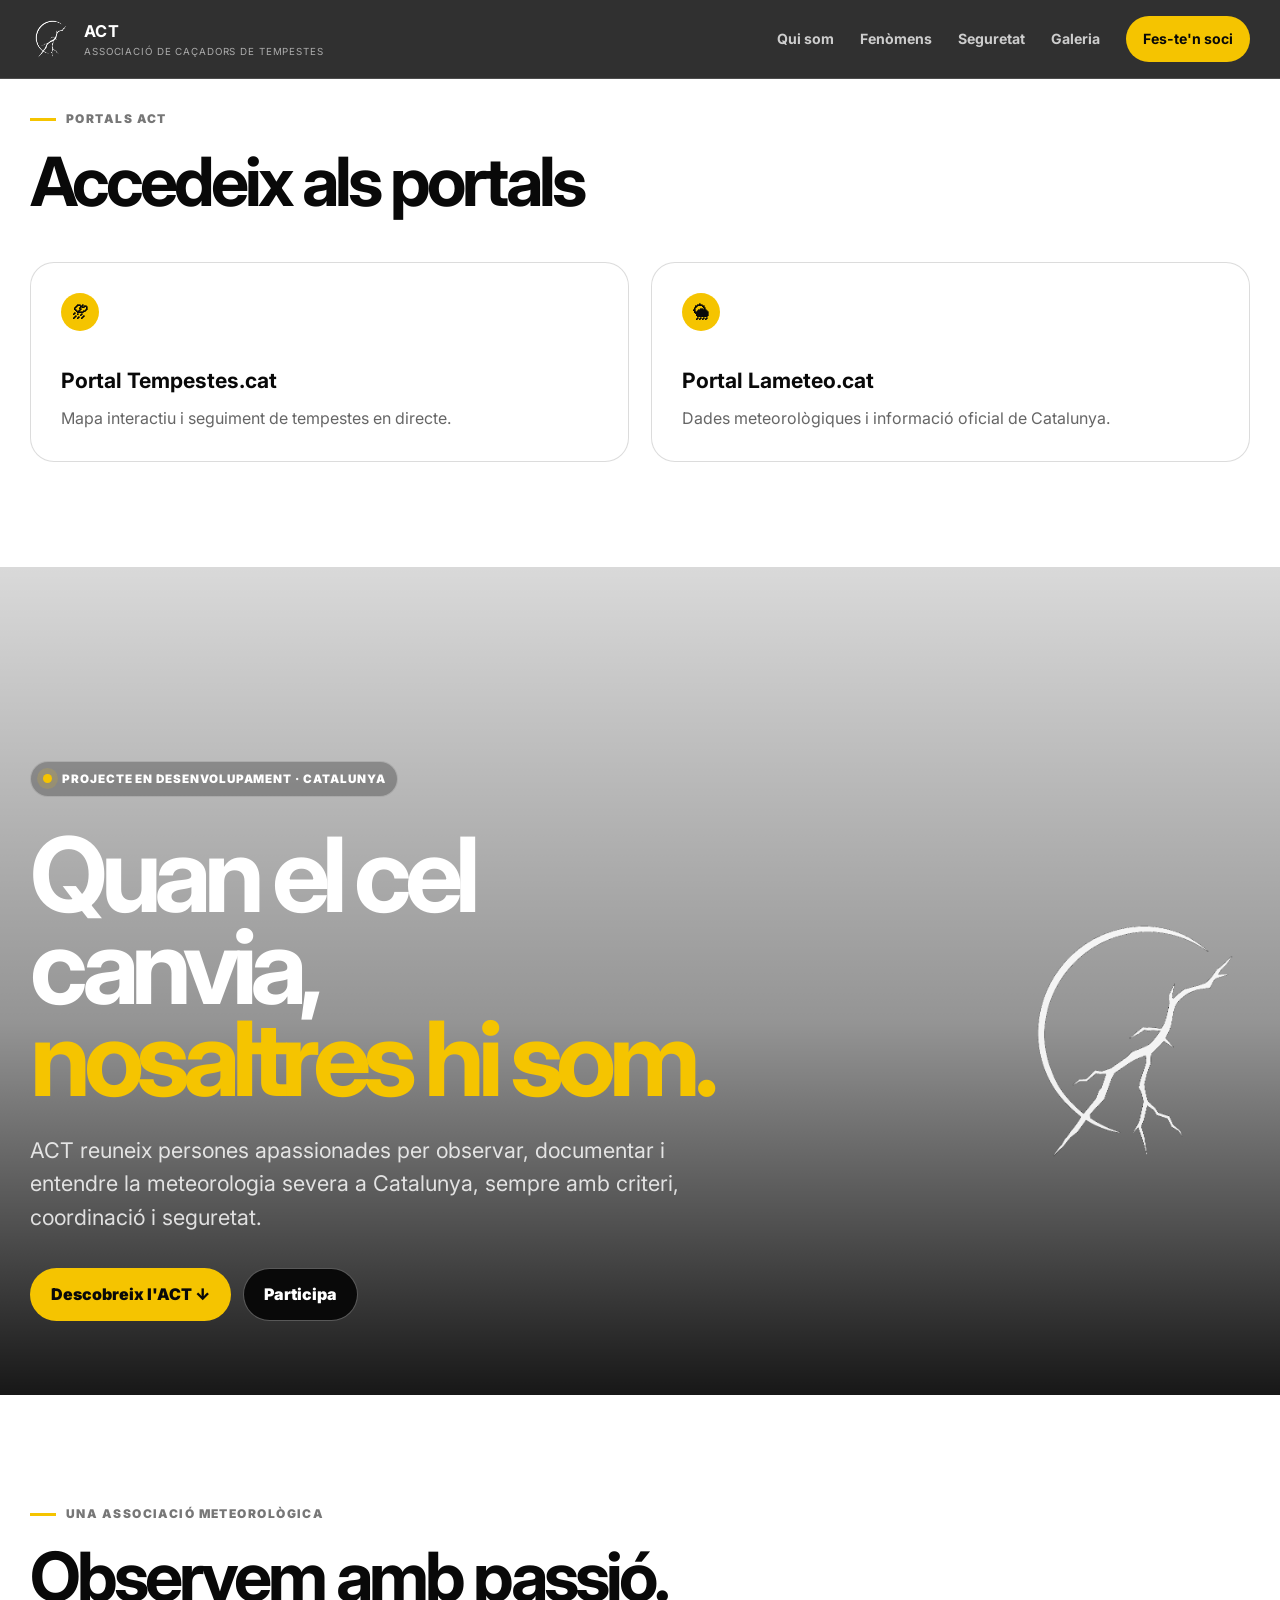
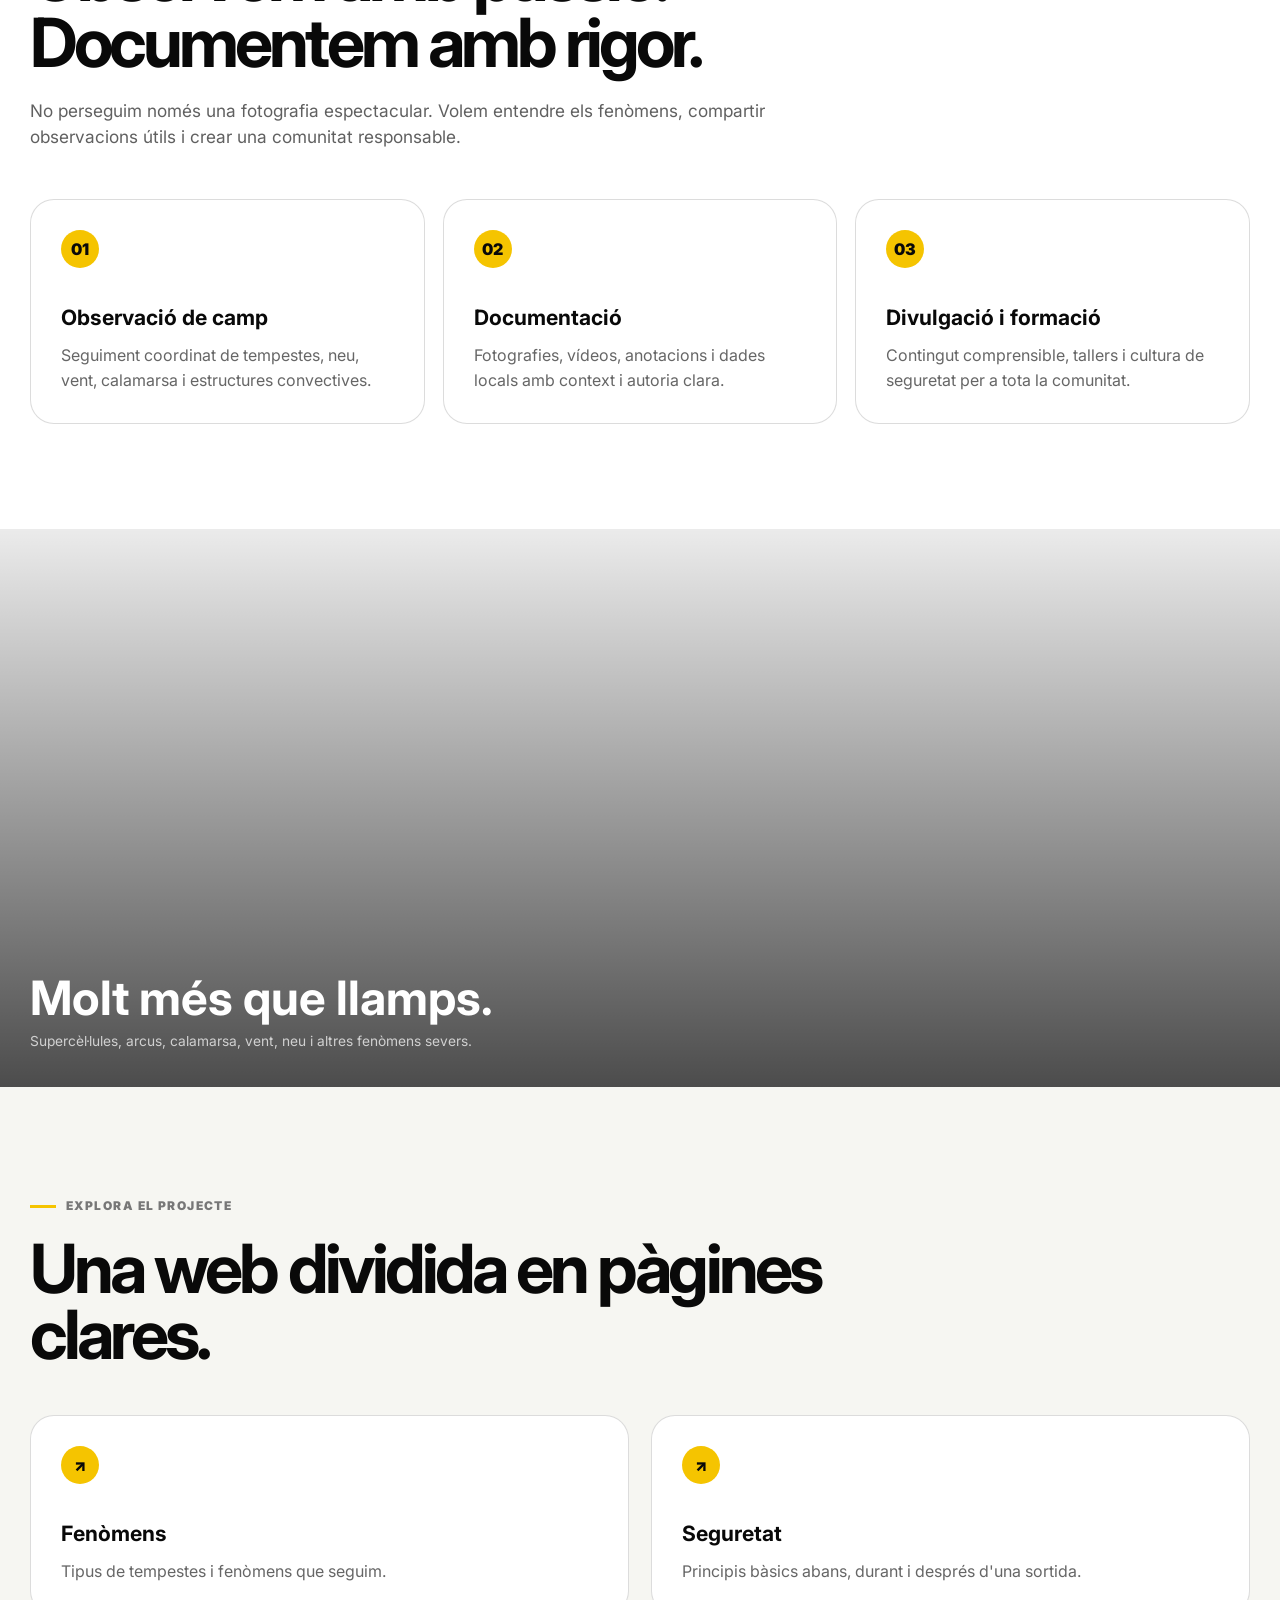
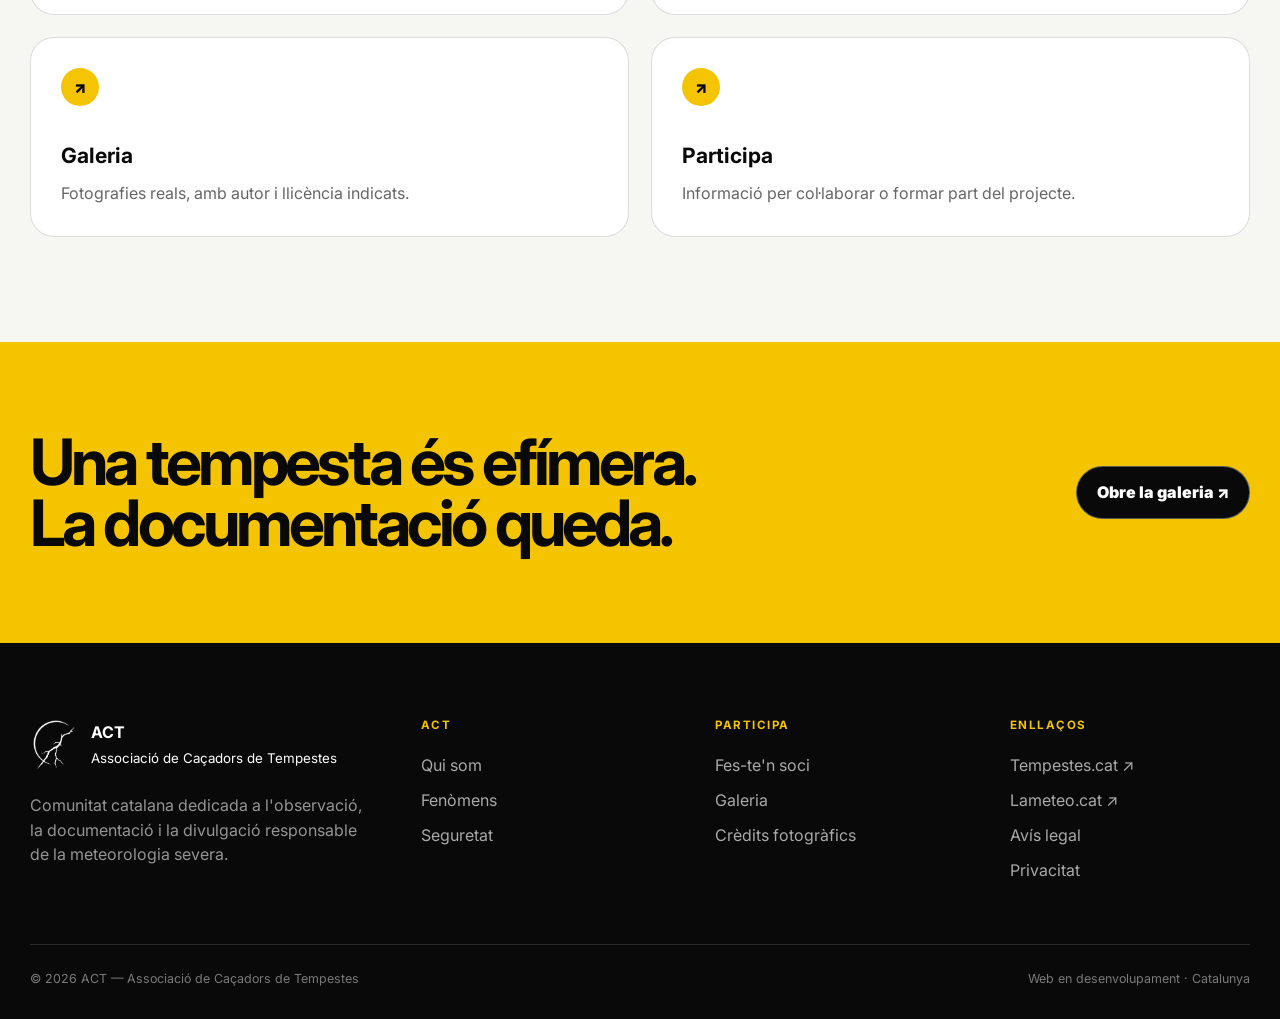
==== commit 6dd549e8: "Update index.html" ====
--- a/ACT/public/index.html
+++ b/ACT/public/index.html
@@ -59,7 +59,7 @@
         </a>
         <a class="card portal-card" href="A_lameteocat/index.html">
           <span class="num">🌦</span>
-          <h3>Portal Meteocat</h3>
+          <h3>Portal Lameteo.cat</h3>
           <p>Dades meteorològiques i informació oficial de Catalunya.</p>
         </a>
       </div>
